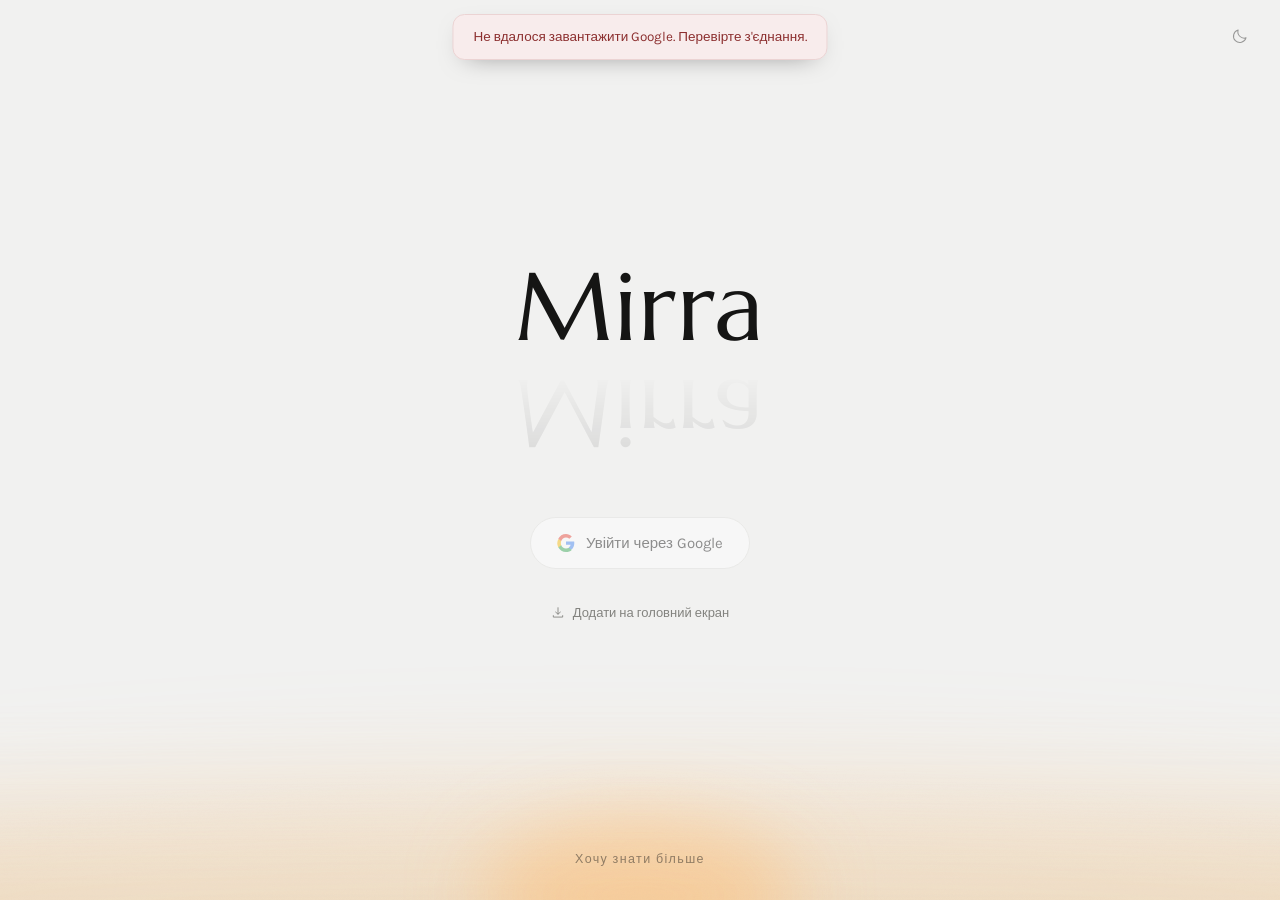
==== index.html @ ffc0fc6e "Changed placeholders for easier work" ====
<!DOCTYPE html>
<html lang="uk" data-theme="light">
<head>
  <meta charset="utf-8">
  <meta name="viewport" content="width=device-width,initial-scale=1,viewport-fit=cover">
  <meta name="description" content="Mirra — зручний перегляд і редагування таблиці клієнтів із Google Диска.">
  <title>Mirra</title>
  <meta name="google-site-verification" content="uH2J-4VKAcDiEE0kQZOL1gIQak6KUfDMboTMo9XYfxI">

  <!-- Applied before the first paint. ThemeManager arrives with the
       modules, which is one paint too late: coming back from another
       page in the dark theme, that gap is a flash of white. -->
  <script>
    (function () {
      try {
        var t = localStorage.getItem("mirra:theme");
        if (!t) t = matchMedia("(prefers-color-scheme: dark)").matches ? "dark" : "light";
        document.documentElement.dataset.theme = t;
      } catch (e) {
        document.documentElement.dataset.theme = "light";
      }
    })();
  </script>
  <link rel="icon" href="assets/logo-120.png">


  <!-- Everything a browser needs before it will offer to install. -->
  <link rel="manifest" href="manifest.webmanifest">
  <link rel="apple-touch-icon" href="assets/apple-touch-icon.png">

  <!-- Paints the system bars to match, so an installed app has no
       stripe of the wrong colour at the top. -->
  <meta name="theme-color" content="#F1F1F0" media="(prefers-color-scheme: light)">
  <meta name="theme-color" content="#121212" media="(prefers-color-scheme: dark)">

  <!-- Superseded by the manifest, and still what older iOS reads. -->
  <meta name="mobile-web-app-capable" content="yes">
  <meta name="apple-mobile-web-app-capable" content="yes">
  <meta name="apple-mobile-web-app-title" content="Mirra">
  <meta name="apple-mobile-web-app-status-bar-style" content="default">

  <link rel="preconnect" href="https://fonts.googleapis.com">
  <link rel="preconnect" href="https://fonts.gstatic.com" crossorigin>
  <link href="https://fonts.googleapis.com/css2?family=Marcellus&family=Karla:wght@300;400;500&display=swap" rel="stylesheet">

  <link rel="stylesheet" href="css/tokens.css">
  <link rel="stylesheet" href="css/base.css">
  <link rel="stylesheet" href="css/layout.css">
  <link rel="stylesheet" href="css/components.css">
  <link rel="stylesheet" href="css/chooser.css">
  <link rel="stylesheet" href="css/hub.css">
  <link rel="stylesheet" href="css/clients.css">
  <link rel="stylesheet" href="css/client.css">
  <link rel="stylesheet" href="css/form.css">
  <link rel="stylesheet" href="css/dialog.css">
  <link rel="stylesheet" href="css/install.css">
</head>
<body>

<!-- Transient messages: errors, refusals, network problems -->
<div class="notice" data-notice role="status" aria-live="polite" hidden></div>

<!-- Asks before anything irreversible. Part of the shell rather than a
     template: it belongs to no single screen and must be ready the
     moment it is needed. -->
<!-- Adding Mirra to a device. One sheet, two faces: a button where the
     browser will do it, the steps where they must be followed by hand. -->
<dialog class="install-sheet" data-install-sheet aria-labelledby="install-title">
  <div class="install-panel">
    <h2 class="install-title" id="install-title" data-install-title>Mirra як застосунок</h2>
    <p class="install-lead">Відкриватиметься з головного екрана — без адресного рядка й вкладок.</p>

    <!-- Only reached where the browser has no install dialog of its
         own. Steps are filled in from the platform, since they differ
         on every one and only one set is ever true. -->
    <div data-install-steps></div>

    <div class="install-actions">
      <button class="install-never" type="button" data-install-never>Не пропонувати тут</button>
      <button class="install-close" type="button" data-install-close>Закрити</button>
    </div>
  </div>
</dialog>

<dialog class="confirm" data-confirm aria-labelledby="confirm-title">
  <div class="confirm-panel">
    <h2 class="confirm-title" id="confirm-title" data-confirm-title></h2>
    <p class="confirm-message" data-confirm-message hidden></p>
    <p class="confirm-note" data-confirm-note hidden></p>
    <div class="confirm-actions">
      <button class="confirm-cancel" type="button" data-confirm-no>Скасувати</button>
      <button class="confirm-yes" type="button" data-confirm-yes>Так</button>
    </div>
  </div>
</dialog>

<!-- ==================================================================
     VIEW · LANDING
     ================================================================== -->
<div class="view stage is-visible" data-view="landing" data-stage>
  <div class="rail">

    <!-- screen 1 — cover -->
    <section class="screen main" data-screen="main" aria-label="Головна">

      <div class="top">
        <button class="theme" type="button" data-theme-toggle aria-label="Змінити тему">
          <svg viewBox="0 0 24 24" aria-hidden="true">
            <path class="moon" d="M20 14.5A8.5 8.5 0 0 1 9.5 4a8.5 8.5 0 1 0 10.5 10.5z"/>
            <g class="sun">
              <circle cx="12" cy="12" r="4"/>
              <path d="M12 2v2M12 20v2M2 12h2M20 12h2M5 5l1.5 1.5M17.5 17.5L19 19M19 5l-1.5 1.5M6.5 17.5L5 19"/>
            </g>
          </svg>
        </button>
      </div>

      <div class="core">
        <h1 class="name">Mirra</h1>
        <div class="mirror" aria-hidden="true">Mirra</div>

        <button class="g" type="button" data-signin>
          <span class="g-icon" aria-hidden="true">
            <svg viewBox="0 0 24 24">
              <path fill="#4285F4" d="M23.06 12.25c0-.78-.07-1.53-.2-2.25H12v4.26h6.19a5.29 5.29 0 0 1-2.3 3.47v2.88h3.72c2.17-2 3.45-4.94 3.45-8.36z"/>
              <path fill="#34A853" d="M12 24c3.12 0 5.73-1.04 7.64-2.81l-3.72-2.88c-1.03.69-2.35 1.1-3.92 1.1-3.01 0-5.56-2.03-6.47-4.76H1.68v2.98A11.99 11.99 0 0 0 12 24z"/>
              <path fill="#FBBC05" d="M5.53 14.65a7.2 7.2 0 0 1 0-4.6V7.07H1.68a12 12 0 0 0 0 10.77l3.85-2.99z"/>
              <path fill="#EA4335" d="M12 4.75c1.7 0 3.22.58 4.42 1.72l3.3-3.3C17.73 1.2 15.12 0 12 0 7.4 0 3.42 2.64 1.68 6.49l3.85 2.98C6.44 6.78 8.99 4.75 12 4.75z"/>
            </svg>
          </span>
          <span class="spinner" aria-hidden="true"></span>
          <span data-signin-label>Увійти через Google</span>
        </button>

        <button class="install-line" type="button" data-install hidden>
          <svg viewBox="0 0 24 24" aria-hidden="true">
            <path d="M12 3v11M8 10.5l4 3.5 4-3.5"/>
            <path d="M4 16.5v2.5h16v-2.5"/>
          </svg>
          Додати на головний екран
        </button>
      </div>

      <div class="aurora" aria-hidden="true">
        <div class="deep"></div>
        <div class="wide"></div>
        <div class="hot"></div>
      </div>

      <div class="foot">
        <button class="more" type="button" data-reveal-open aria-expanded="false" aria-controls="about">
          Хочу знати більше
        </button>
      </div>

    </section>

    <!-- screen 2 — explanation on craft paper -->
    <section class="screen paper" id="about" data-screen="panel" aria-label="Як це працює">
      <div class="sheet">

        <div class="head">
          <button class="ok" type="button" data-reveal-close>Зрозуміло</button>
        </div>

        <div class="body">
          <div class="in">
            <h2>Що це таке</h2>

            <p class="pitch">Ваші записи про клієнтів живуть у зошиті, у нотатках телефона або в таблиці, яку незручно відкривати на ходу?</p>

            <p class="pitch">Mirra показує їх зручно — з якого б пристрою ви не зайшли. Записи при цьому залишаються у вашій Google Таблиці.</p>

            <a class="paper-cta" href="about.html">Навіщо вам Mirra</a>
          </div>
        </div>

      </div>
    </section>

  </div>
</div>

<!-- Every other screen is fetched from views/ at startup. The cover
     stays inline so the first paint never waits on a request. -->
<div data-views></div>

<script type="module" src="js/App.js"></script>
</body>
</html>
---- css/tokens.css ----
/* ============================================================
   tokens.css — single source of colours and tuning numbers.
   Variables only. Edit the palette here and nowhere else.
   ============================================================ */

:root{
  /* aurora geometry, shared by both themes */
  --aurora-h: 24vh;
  --aurora-blur-wide: 52px;
  --aurora-blur-hot: 38px;

  /* timings */
  --t-reveal: 1s;
  --t-theme: .45s;
  --t-view: .5s;
  --ease-reveal: cubic-bezier(.62,.02,.2,1);
}

/* ---------------- LIGHT ---------------- */
[data-theme="light"]{
  --bg:        #F1F1F0;
  --bg-deep:   #EAE4D8;
  --ink:       #151514;
  --soft:      #83837F;
  --line:      #E0E0DD;
  --faint:     #A3A29D;
  --btn:       #FFFFFF;
  --surface:   #FFFFFF;

  /* aurora — warm incandescent light, roughly 2700K */
  --glow:      255,186,108;
  --glow-a:    .46;   /* bright pool under the caption */
  --glow-b:    .2;    /* diffuse spill */
  --deep-a:    .85;   /* bottom shading; gold needs something to sit on */

  /* craft paper */
  --paper-1:    #C7AD87;
  --paper-2:    #BCA079;
  --paper-ink:  #382C1D;
  --paper-soft: #6E5B41;
  --paper-line: #A98D66;
  --fiber:      255,255,255,.05;
  --noise:      .5;
  --grid:       0;            /* no drafting grid on craft paper */
  --grid-c:     0,0,0,0;

  /* Messages. Three tones, because a red banner saying a spreadsheet
     was created reads as a failure — and once every message looks like
     an error, none of them get read. */
  --note:       #3D3D3A;
  --note-bg:    #EDEDEA;
  --note-line:  #DFDFDA;

  --ok:         #2F5D45;
  --ok-bg:      #E9F1EC;
  --ok-line:    #CBDFD3;

  --alert:      #8C2F2F;
  --alert-bg:   #F8ECEC;
  --alert-line: #EBD3D3;

  /* Destructive actions. Muted on purpose: red here has to say "this
     one is different" without turning the corner of a card into a
     warning sign. */
  --danger:      #A85A5A;
  --danger-line: #DEC4C4;
  --danger-bg:   #F5EAEA;
}

/* ---------------- DARK ---------------- */
[data-theme="dark"]{
  --bg:        #121212;
  --bg-deep:   #090909;
  --ink:       #F0F0EE;
  --soft:      #7E7E7A;
  --line:      #212120;
  --faint:     #5E5E5A;
  --btn:       #1A1A19;
  --surface:   #191918;

  /* aurora — plain white */
  --glow:      255,255,255;
  --glow-a:    .17;
  --glow-b:    .075;
  --deep-a:    0;     /* on near-black it adds nothing and bands */

  /* blueprint — dark drafting paper */
  --paper-1:    #15293C;
  --paper-2:    #0F1F2E;
  --paper-ink:  #DBE7F3;
  --paper-soft: #8DA6BD;
  --paper-line: #2B4560;
  --fiber:      190,220,255,.035;
  --noise:      .28;
  --grid:       .055;
  --grid-c:     206,228,250,.8;

  --note:       #DCDCD8;
  --note-bg:    #232322;
  --note-line:  #33332F;

  --ok:         #9FCBB2;
  --ok-bg:      #1A2420;
  --ok-line:    #2C3D34;

  --alert:      #E2A0A0;
  --alert-bg:   #2A1A1A;
  --alert-line: #3D2828;

  --danger:      #C98F8F;
  --danger-line: #4A3535;
  --danger-bg:   #271D1D;
}
---- css/base.css ----
/* ============================================================
   base.css — reset and document-level behaviour.
   ============================================================ */

*{
  box-sizing:border-box;
  -webkit-tap-highlight-color:transparent;
}

html,body{
  margin:0;
  padding:0;
  height:100%;
  overflow:hidden;          /* no scrolling anywhere; transforms only */
  overscroll-behavior:none;
  background:var(--bg);
}

button{
  font-family:inherit;
  cursor:pointer;
  border:none;
  background:none;
  color:inherit;
}

:focus-visible{
  outline:2px solid var(--soft);
  outline-offset:3px;
}

/* an inert subtree must not catch the pointer either */
[inert]{ pointer-events:none; }

[hidden]{ display:none !important; }

@media (prefers-reduced-motion:reduce){
  *{ animation:none !important; }
  .rail{ transition-duration:.01ms !important; }
}
---- css/layout.css ----
/* ============================================================
   layout.css — structural frame.

   Top level holds sibling views; only one is visible at a time.
   Inside the landing view two screens live on a single 200dvh
   rail, and revealing slides the rail by exactly one screen.
   ============================================================ */

/* ---------------- view switching ---------------- */
.view{
  position:fixed;
  inset:0;
  opacity:0;
  visibility:hidden;
  transition:opacity var(--t-view) ease, visibility 0s linear var(--t-view);
}
.view.is-visible{
  opacity:1;
  visibility:visible;
  transition:opacity var(--t-view) ease, visibility 0s;
}

/* ---------------- landing ---------------- */
.stage{
  overflow:hidden;
  background:var(--bg);
}

.rail{
  position:absolute;
  left:0; right:0; top:0;
  height:200dvh;
  transition:transform var(--t-reveal) var(--ease-reveal);
  will-change:transform;
}
.stage.is-open .rail{ transform:translateY(-100dvh); }

.screen{
  position:absolute;
  left:0; right:0;
  height:100vh;
  height:100dvh;
}

/* screen 1 */
.main{
  top:0;
  display:grid;
  grid-template-rows:auto 1fr auto;
  background:var(--bg);
  color:var(--ink);
  transition:background var(--t-theme) ease, color var(--t-theme) ease;
}

.top{
  display:flex;
  justify-content:flex-end;
  align-items:center;
  padding:max(14px,env(safe-area-inset-top)) 18px 0;
  position:relative;
  z-index:3;
}

.core{
  display:flex;
  flex-direction:column;
  align-items:center;
  justify-content:center;
  padding:0 24px;
  text-align:center;
  min-height:0;
  position:relative;
  z-index:3;
}

.foot{
  display:flex;
  justify-content:center;
  padding:0 20px max(18px,env(safe-area-inset-bottom));
  position:relative;
  z-index:3;
}

/* screen 2 */
.paper{ top:100dvh; }

.sheet{
  position:relative;
  z-index:2;
  height:100%;
  display:grid;
  grid-template-rows:auto 1fr;
}

.head{
  display:flex;
  justify-content:center;
  align-items:flex-start;
  padding:max(16px,env(safe-area-inset-top)) 20px 0;
}

.body{
  display:flex;
  align-items:center;
  justify-content:center;
  padding:0 26px max(26px,env(safe-area-inset-bottom));
  min-height:0;
}

.in{
  width:100%;
  max-width:400px;
}
---- css/components.css ----
/* ============================================================
   components.css — self-contained interface pieces.
   ============================================================ */

/* ---------------- wordmark and its reflection ---------------- */
.name,
.mirror{
  font-family:Marcellus,serif;
  font-weight:400;
  font-size:clamp(54px,16.5vw,96px);
  line-height:1;
  letter-spacing:.01em;
}
.name{ margin:0; }
.mirror{
  transform:scaleY(-1);
  opacity:.09;
  margin-top:10px;
  user-select:none;
  -webkit-mask-image:linear-gradient(to top,transparent 7%,#000 90%);
          mask-image:linear-gradient(to top,transparent 7%,#000 90%);
}

/* ---------------- theme toggle ---------------- */
.theme{
  width:44px; height:44px;
  border-radius:99px;
  display:grid;
  place-items:center;
  opacity:.4;
  transition:opacity .25s;
}
.theme:hover,
.theme:focus-visible{ opacity:1; }
.theme svg{
  width:18px; height:18px;
  fill:none;
  stroke:currentColor;
  stroke-width:1.4;
  stroke-linecap:round;
  stroke-linejoin:round;
}
[data-theme="light"] .moon{ display:block; }
[data-theme="light"] .sun { display:none;  }
[data-theme="dark"]  .moon{ display:none;  }
[data-theme="dark"]  .sun { display:block; }

/* ---------------- sign-in button ---------------- */
.g{
  display:inline-flex;
  align-items:center;
  justify-content:center;
  gap:11px;
  min-height:52px;
  padding:0 26px;
  margin-top:56px;
  font-family:Karla,sans-serif;
  font-weight:400;
  font-size:15px;
  white-space:nowrap;
  background:var(--btn);
  border:1px solid var(--line);
  border-radius:99px;
  transition:.2s;
}
.g:hover{ border-color:var(--soft); }
.g[disabled]{ cursor:default; opacity:.45; }
.g-icon{ display:flex; }
.g-icon svg{ width:18px; height:18px; }

/* icon swaps for the spinner while a request is in flight */
.spinner{ display:none; }
.g[data-busy] .g-icon{ display:none; }
.g[data-busy] .spinner{
  display:block;
  width:17px; height:17px;
  border:1.5px solid var(--line);
  border-top-color:var(--soft);
  border-radius:50%;
  animation:spin .7s linear infinite;
}
@keyframes spin{ to{ transform:rotate(360deg) } }

/* ---------------- quiet bottom button ---------------- */
.more{
  font-family:Karla,sans-serif;
  font-size:12.5px;
  letter-spacing:.11em;
  color:var(--ink);
  opacity:.45;
  padding:15px 22px;
  min-height:46px;
  transition:opacity .3s;
}
.more:hover,
.more:focus-visible{ opacity:.85; }

/* ============================================================
   BOTTOM AURORA
   Blurred ellipses rather than radial gradients: a gaussian
   falloff is smoother than any number of colour stops and does
   not band on dark backgrounds.
   ============================================================ */
.aurora{
  position:absolute;
  left:0; right:0; bottom:0;
  height:var(--aurora-h);
  pointer-events:none;
  z-index:1;
  transition:opacity .55s ease;
}
.stage.is-open .aurora{ opacity:0; }

/* bottom shading; only the light theme needs it */
.aurora .deep{
  position:absolute;
  inset:0;
  opacity:var(--deep-a);
  background:linear-gradient(to bottom, rgba(0,0,0,0) 0%, var(--bg-deep) 100%);
  -webkit-mask-image:linear-gradient(to bottom,transparent 0%,
    rgba(0,0,0,.15) 26%,rgba(0,0,0,.42) 48%,rgba(0,0,0,.7) 68%,
    rgba(0,0,0,.88) 84%,#000 100%);
          mask-image:linear-gradient(to bottom,transparent 0%,
    rgba(0,0,0,.15) 26%,rgba(0,0,0,.42) 48%,rgba(0,0,0,.7) 68%,
    rgba(0,0,0,.88) 84%,#000 100%);
}

.aurora .wide{
  position:absolute;
  left:50%; bottom:-16vh;
  transform:translateX(-50%);
  width:170%; height:30vh;
  border-radius:50%;
  background:rgba(var(--glow),var(--glow-b));
  filter:blur(var(--aurora-blur-wide));
  animation:breathe 11s ease-in-out infinite;
}

.aurora .hot{
  position:absolute;
  left:50%; bottom:-8vh;
  transform:translateX(-50%);
  width:min(58vw,320px); height:17vh;
  border-radius:50%;
  background:rgba(var(--glow),var(--glow-a));
  filter:blur(var(--aurora-blur-hot));
  animation:breathe 11s ease-in-out infinite reverse;
}

/* Grain finishes off any residual banding. It is masked to the
   shape of the glow, so it cannot land as a rectangle. Delete
   this block if it ever gets in the way. */
.aurora::after{
  content:"";
  position:absolute;
  inset:0;
  pointer-events:none;
  opacity:.03;
  background-image:url("data:image/svg+xml,%3Csvg xmlns='http://www.w3.org/2000/svg' width='150' height='150'%3E%3Cfilter id='d'%3E%3CfeTurbulence type='fractalNoise' baseFrequency='.9' numOctaves='2'/%3E%3C/filter%3E%3Crect width='100%25' height='100%25' filter='url(%23d)'/%3E%3C/svg%3E");
  -webkit-mask-image:radial-gradient(110% 100% at 50% 104%,#000 0%,rgba(0,0,0,.4) 46%,transparent 82%);
          mask-image:radial-gradient(110% 100% at 50% 104%,#000 0%,rgba(0,0,0,.4) 46%,transparent 82%);
}

@keyframes breathe{ 0%,100%{opacity:.82} 50%{opacity:1} }

/* ============================================================
   CRAFT PAPER / BLUEPRINT
   ============================================================ */
.paper{
  color:var(--paper-ink);
  background-color:var(--paper-1);
  background-image:
    repeating-linear-gradient(97deg,rgba(var(--fiber)) 0 1px,transparent 1px 6px),
    linear-gradient(168deg,var(--paper-1) 0%,var(--paper-2) 100%);
  transition:background-color var(--t-theme) ease, color var(--t-theme) ease;
}

/* paper tooth */
.paper::before{
  content:"";
  position:absolute;
  inset:0;
  pointer-events:none;
  opacity:var(--noise);
  mix-blend-mode:multiply;
  background-image:url("data:image/svg+xml,%3Csvg xmlns='http://www.w3.org/2000/svg' width='180' height='180'%3E%3Cfilter id='n'%3E%3CfeTurbulence type='fractalNoise' baseFrequency='.9' numOctaves='4'/%3E%3C/filter%3E%3Crect width='100%25' height='100%25' filter='url(%23n)' opacity='.5'/%3E%3C/svg%3E");
}

/* drafting grid; --grid switches it on in the dark theme only */
.paper::after{
  content:"";
  position:absolute;
  inset:0;
  pointer-events:none;
  opacity:var(--grid);
  background-image:
    repeating-linear-gradient(to right, rgba(var(--grid-c)) 0 1px,transparent 1px 27px),
    repeating-linear-gradient(to bottom,rgba(var(--grid-c)) 0 1px,transparent 1px 27px);
}

/* ---------------- paper contents ---------------- */
.ok{
  font-family:Karla,sans-serif;
  font-size:12.5px;
  letter-spacing:.11em;
  color:var(--paper-ink);
  border:1px solid var(--paper-line);
  border-radius:99px;
  padding:0 24px;
  min-height:44px;
  opacity:.6;
  transition:opacity .25s, background .25s;
}
.ok:hover,
.ok:focus-visible{ opacity:1; background:rgba(var(--grid-c)); }
[data-theme="light"] .ok:hover{ background:rgba(255,255,255,.28); }

.in h2{
  font-family:Marcellus,serif;
  font-weight:400;
  font-size:clamp(24px,6.4vw,30px);
  letter-spacing:.01em;
  margin:0 0 26px;
}

/* Body copy on the paper. Larger and calmer than the old numbered
   steps: this panel now makes one point rather than listing three. */
.pitch{
  font-family:Karla,sans-serif;
  font-weight:300;
  font-size:clamp(14.5px,4vw,16.5px);
  line-height:1.62;
  margin:0 0 16px;
}

/* Same shape as the Google button on the cover, in the paper's colours.
   Consistency matters more than novelty here: every button that moves
   you forward in Mirra looks like this one. */
.paper-cta{
  display:inline-flex;
  align-items:center;
  justify-content:center;
  min-height:52px;
  margin-top:14px;
  padding:0 26px;
  border:1px solid var(--paper-line);
  border-radius:99px;
  font-family:Karla,sans-serif;
  font-weight:400;
  font-size:15px;
  color:var(--paper-ink);
  text-decoration:none;
  transition:background .2s, border-color .2s;
}
.paper-cta:hover,
.paper-cta:focus-visible{ background:rgba(var(--grid-c)); }
[data-theme="light"] .paper-cta:hover{ background:rgba(255,255,255,.3); }

/* ---------------- narrow screens ---------------- */
@media(max-width:400px){
  .g{ font-size:14.5px; padding:0 21px; margin-top:46px; }
}

/* ============================================================
   LOADING — the pause between signing in and the folder being ready
   ============================================================ */
.loading{
  display:grid;
  place-items:center;
  background:var(--bg);
  color:var(--ink);
  padding:0 24px;
  transition:background var(--t-theme) ease, color var(--t-theme) ease;
}
.loading-inner{ text-align:center; }
.loading .name,
.loading .mirror{ font-size:clamp(40px,12vw,68px); }
.loading-note{
  font-family:Karla,sans-serif;
  font-weight:300;
  font-size:13px;
  letter-spacing:.14em;
  color:var(--soft);
  margin:30px 0 0;
  animation:pulse 1.8s ease-in-out infinite;
}
@keyframes pulse{ 0%,100%{opacity:.45} 50%{opacity:1} }


/* ============================================================
   BACK
   The same control on every screen but the hub, in the same corner,
   with the same words. Testing found "← Клієнти" read as a caption
   rather than a control: it named where you were, not what pressing
   it would do.

   Raised off the background rather than outlined into it. A border
   alone is what the rest of the interface uses for surfaces that are
   not pressable, so the shadow is doing the work of saying otherwise.
   ============================================================ */
.back{
  display:inline-flex;
  align-items:center;
  gap:7px;
  min-height:44px;
  padding:0 18px 0 14px;
  font-family:Karla,sans-serif;
  font-weight:400;
  font-size:14.5px;
  color:var(--ink);
  background:var(--surface);
  border:1px solid var(--line);
  border-radius:99px;
  box-shadow:0 1px 2px rgba(0,0,0,.05), 0 4px 12px -6px rgba(0,0,0,.12);
  cursor:pointer;
  transition:border-color .2s, box-shadow .2s, transform .12s;
}
.back:hover{
  border-color:var(--soft);
  box-shadow:0 1px 2px rgba(0,0,0,.06), 0 6px 16px -6px rgba(0,0,0,.18);
}
.back:active{ transform:scale(.97); }

.back svg{
  width:16px;
  height:16px;
  flex:none;
  fill:none;
  stroke:currentColor;
  stroke-width:1.6;
  stroke-linecap:round;
  stroke-linejoin:round;
}

/* Dark surfaces swallow a shadow, so the edge carries it there. */
[data-theme="dark"] .back{
  box-shadow:none;
  border-color:#31312F;
}
[data-theme="dark"] .back:hover{ border-color:var(--soft); }

/* ============================================================
   NOTICE — one transient message pinned to the top

   Three tones. Red is reserved for things that went wrong; a banner
   confirming a spreadsheet was created has no business looking like a
   warning, and once every message looks alarming none of them are read.
   ============================================================ */
.notice{
  position:fixed;
  top:max(14px,env(safe-area-inset-top));
  left:50%;
  transform:translateX(-50%);
  z-index:100;
  max-width:min(88vw,440px);
  padding:12px 20px;
  border-radius:12px;
  font-family:Karla,sans-serif;
  font-weight:400;
  font-size:13.5px;
  line-height:1.45;
  text-align:center;
  box-shadow:0 8px 26px -14px rgba(0,0,0,.5);

  /* Neutral unless told otherwise, so a missing tone is quiet rather
     than alarming. */
  color:var(--note);
  background:var(--note-bg);
  border:1px solid var(--note-line);
}

.notice[data-tone="success"]{
  color:var(--ok);
  background:var(--ok-bg);
  border-color:var(--ok-line);
}

.notice[data-tone="alert"]{
  color:var(--alert);
  background:var(--alert-bg);
  border-color:var(--alert-line);
}
---- css/chooser.css ----
/* ============================================================
   chooser.css — the fork between opening and creating.

   Two routes of equal weight, so neither is styled as the
   obvious one: same card, same size, separated by a divider
   rather than by hierarchy.
   ============================================================ */

.chooser{
  display:grid;
  grid-template-rows:auto 1fr auto;
  background:var(--bg);
  color:var(--ink);
  transition:background var(--t-theme) ease, color var(--t-theme) ease;
}

/* Back on the left, theme on the right — the same corners as every
   other screen. Where the way out lives is the one thing an interface
   may not move around: people reach for it without looking. */
.ch-top{
  display:flex;
  align-items:center;
  justify-content:space-between;
  padding:max(14px,env(safe-area-inset-top)) 18px 0;
}

.ch-body{
  display:flex;
  align-items:center;
  justify-content:center;
  padding:0 24px;
  min-height:0;
}

.ch-inner{
  width:100%;
  max-width:380px;
}

.ch-title{
  font-family:Marcellus,serif;
  font-weight:400;
  font-size:clamp(24px,6.6vw,32px);
  letter-spacing:.01em;
  text-align:center;
  margin:0 0 30px;
}

/* ---------------- action card ---------------- */
/* Rounded hard, and one of them filled.
   Testing found that a card with the same border as everything else
   around it does not read as pressable to someone whose experience of
   software is mostly social apps — where anything you tap is a pill or
   a filled block. The shape is doing the explaining. */
.action{
  position:relative;
  display:block;
  width:100%;
  text-align:left;
  padding:18px 24px;
  border:1px solid var(--line);
  border-radius:22px;
  background:var(--surface);
  cursor:pointer;
  transition:border-color .2s, background .2s, transform .12s;
}
.action:hover{ border-color:var(--soft); }
.action:active{ transform:scale(.985); }
.action[disabled]{ cursor:default; opacity:.5; }

/* The primary route is filled: with two options of equal weight people
   hesitate, and opening a sheet they already have is the commoner
   errand of the two. */
.action-open{
  background:var(--ink);
  border-color:var(--ink);
}
.action-open .action-name{ color:var(--surface); }
.action-open .action-hint{ color:var(--surface); opacity:.62; }
.action-open:hover{ opacity:.9; border-color:var(--ink); }

.action-create{ border-width:1.5px; }
.action-create:hover{ background:var(--bg); }

.action-name{
  display:block;
  font-family:Karla,sans-serif;
  font-weight:500;
  font-size:15px;
  color:var(--ink);
}
.action-hint{
  display:block;
  font-family:Karla,sans-serif;
  font-weight:300;
  font-size:12.5px;
  line-height:1.45;
  color:var(--soft);
  margin-top:3px;
}

/* the spinner replaces nothing; it sits in the corner while busy */
.action .spinner{ display:none; }
.action[data-busy] .spinner{
  display:block;
  position:absolute;
  top:50%; right:18px;
  margin-top:-8px;
  width:16px; height:16px;
  border:1.5px solid var(--line);
  border-top-color:var(--soft);
  border-radius:50%;
  animation:spin .7s linear infinite;
}

/* ---------------- divider ---------------- */
.ch-or{
  display:flex;
  align-items:center;
  gap:14px;
  margin:22px 0;
  color:var(--soft);
}
.ch-or::before,
.ch-or::after{
  content:"";
  flex:1;
  height:1px;
  background:var(--line);
}
.ch-or span{
  font-family:Karla,sans-serif;
  font-weight:300;
  font-size:12px;
  letter-spacing:.14em;
  text-transform:uppercase;
  opacity:.8;
}


/* Groups the name field with the button that uses it, so the pair
   reads as one action rather than two unrelated controls. */
.ch-new{ margin-top:2px; }

/* ---------------- name field ---------------- */
.field{ display:block; margin-bottom:14px; }

.field-label{
  display:block;
  font-family:Karla,sans-serif;
  font-weight:300;
  font-size:11.5px;
  letter-spacing:.16em;
  text-transform:uppercase;
  color:var(--soft);
  margin-bottom:8px;
  padding-left:2px;
}

.field-input{
  width:100%;
  min-height:48px;
  padding:0 16px;
  font-family:Karla,sans-serif;
  font-weight:400;
  font-size:15px;          /* below 16px iOS zooms the page on focus */
  color:var(--ink);
  background:var(--surface);
  border:1px solid var(--line);
  border-radius:10px;
  transition:border-color .2s;
}
.field-input:hover{ border-color:var(--soft); }
.field-input:focus{ outline:none; border-color:var(--ink); }
.field-input:focus-visible{ outline:2px solid var(--soft); outline-offset:2px; }
.field-input::placeholder{ color:var(--faint); }

/* An empty field looks the same as a field nobody has reached yet, so
   the one waiting for input says so — a ring rather than a colour,
   since colour alone is invisible to some readers. */
.field-input:focus{
  box-shadow:0 0 0 3px rgba(128,128,128,.12);
}

/* ---------------- error ---------------- */
.field-input.is-invalid{
  border-color:var(--danger);
  background:var(--danger-bg);
}
.field-input.is-invalid:focus{
  box-shadow:0 0 0 3px rgba(168,90,90,.16);
}

.field-error{
  display:block;
  margin:7px 0 0;
  padding-left:2px;
  font-family:Karla,sans-serif;
  font-weight:300;
  font-size:12.5px;
  color:var(--danger);
}

/* ---------------- bottom bar ---------------- */
.ch-foot{
  display:flex;
  justify-content:center;
  padding:0 20px max(18px,env(safe-area-inset-bottom));
}
---- css/hub.css ----
/* ============================================================
   hub.css — the home screen.

   Sections that are not built yet stay visible and disabled rather
   than hidden. Someone who is not comfortable with technology needs
   the shape of the app to hold still: a menu that grows item by item
   has to be relearned each time, while a menu where things light up
   only ever needs learning once.
   ============================================================ */

.hub{
  display:grid;
  grid-template-rows:auto 1fr auto;
  background:var(--bg);
  color:var(--ink);
  transition:background var(--t-theme) ease, color var(--t-theme) ease;
}

.hub-top{
  display:flex;
  align-items:center;
  justify-content:space-between;
  padding:max(14px,env(safe-area-inset-top)) 18px 0;
}

.hub-body{
  display:flex;
  align-items:center;
  justify-content:center;
  padding:0 24px;
  min-height:0;
}

.hub-inner{
  width:100%;
  max-width:380px;
}

.hub-title{
  font-family:Marcellus,serif;
  font-weight:400;
  font-size:clamp(24px,6.6vw,32px);
  letter-spacing:.01em;
  text-align:center;
  margin:0 0 28px;
}

/* ---------------- sections ---------------- */
.tiles{
  display:flex;
  flex-direction:column;
  gap:10px;
}

.tile{
  display:flex;
  align-items:center;
  justify-content:space-between;
  gap:14px;
  width:100%;
  min-height:72px;
  padding:0 22px;
  text-align:left;
  border:1px solid var(--line);
  border-radius:14px;
  background:var(--surface);
  cursor:pointer;
  transition:border-color .2s, transform .12s;
}
.tile:hover:not([disabled]){ border-color:var(--soft); }
.tile:active:not([disabled]){ transform:scale(.994); }

.tile-name{
  font-family:Karla,sans-serif;
  font-weight:500;
  font-size:17px;
  color:var(--ink);
}

.tile-hint{
  font-family:Karla,sans-serif;
  font-weight:300;
  font-size:13px;
  color:var(--soft);
  text-align:right;
}

/* Not greyed into invisibility: the label carries the meaning, so the
   section reads as planned rather than broken. */
.tile[disabled]{
  cursor:default;
  background:transparent;
  border-style:dashed;
}
.tile[disabled] .tile-name{ color:var(--soft); }

.tile-soon{
  font-family:Karla,sans-serif;
  font-weight:300;
  font-size:11.5px;
  letter-spacing:.14em;
  text-transform:uppercase;
  color:var(--soft);
  opacity:.75;
  border:1px solid var(--line);
  border-radius:99px;
  padding:5px 11px;
  white-space:nowrap;
}

/* ---------------- clients and its table switch ---------------- */

/* The two share a row, so the row weighs the same as each section
   below it. */
.tile-row{
  display:flex;
  align-items:stretch;
  gap:10px;
}
.tile-row .tile{
  flex:1 1 auto;
  min-width:0;
  min-height:86px;
}

/* Solid border and a filled surface, exactly like Клієнти.
   An earlier version used a dashed outline to keep the two apart, but
   dashed already means "not yet" everywhere else on this screen — so
   the one working button on the row looked like the disabled ones.
   Shape does the separating instead: square against a wide rectangle
   is difference enough. */
.tile-square{
  flex:0 0 auto;
  width:86px;
  min-height:86px;
  display:flex;
  flex-direction:column;
  align-items:center;
  justify-content:center;
  gap:6px;
  padding:0 6px;
  background:var(--surface);
  border:1px solid var(--line);
  border-radius:14px;
  cursor:pointer;
  transition:border-color .2s, transform .12s;
}
.tile-square:hover{ border-color:var(--soft); }
.tile-square:active{ transform:scale(.97); }

.tile-square svg{
  width:21px;
  height:21px;
  fill:none;
  stroke:var(--ink);
  stroke-width:1.4;
  stroke-linecap:round;
  stroke-linejoin:round;
}

/* Set in the same ink as Клієнти, only smaller. Grey lettering is the
   other thing that reads as unavailable here. */
.tile-square span{
  font-family:Karla,sans-serif;
  font-weight:400;
  font-size:11px;
  line-height:1.25;
  letter-spacing:.01em;
  color:var(--ink);
  text-align:center;
}

/* ---------------- note ---------------- */
.hub-note{
  font-family:Karla,sans-serif;
  font-weight:300;
  font-size:13px;
  line-height:1.55;
  color:var(--soft);
  text-align:center;
  margin:28px 0 0;
}

.hub-foot{
  display:flex;
  justify-content:center;
  padding:0 20px max(18px,env(safe-area-inset-bottom));
}

@media(max-width:400px){
  .tile{ min-height:66px; padding:0 18px; }
  .tile-name{ font-size:16px; }
  .tile-square{ width:78px; min-height:78px; }
  .tile-row .tile{ min-height:78px; }
}
---- css/clients.css ----
/* ============================================================
   clients.css — the client list.

   Names on hairlines, grouped by letter. The chevron on each row is
   not decoration: for someone who does not use apps much, "this line
   is a button" has to be visible, not inferred.
   ============================================================ */

.clients{
  display:grid;
  grid-template-rows:auto 1fr auto;
  background:var(--bg);
  color:var(--ink);
  transition:background var(--t-theme) ease, color var(--t-theme) ease;
}

.cl-top{
  display:flex;
  align-items:center;
  justify-content:space-between;
  padding:max(14px,env(safe-area-inset-top)) 18px 0;
}

/* The only scrolling surface in the app. Everything else is fixed. */
.cl-body{
  overflow-y:auto;
  -webkit-overflow-scrolling:touch;
  overscroll-behavior:contain;
  padding:0 20px;
  min-height:0;
}

.cl-inner{
  max-width:520px;
  margin:0 auto;
  padding-bottom:28px;
}

.cl-title{
  font-family:Marcellus,serif;
  font-weight:400;
  font-size:clamp(27px,7.2vw,38px);
  line-height:1.12;
  letter-spacing:.01em;
  margin:6px 0 4px;
  overflow-wrap:anywhere;
}

.cl-count{
  font-family:Karla,sans-serif;
  font-weight:300;
  font-size:13.5px;
  color:var(--soft);
  margin:0;
  min-height:20px;
}

/* ---------------- add ---------------- */
.cl-add{
  display:inline-flex;
  align-items:center;
  justify-content:center;
  gap:8px;
  min-height:48px;
  padding:0 22px;
  margin:22px 0 6px;
  font-family:Karla,sans-serif;
  font-weight:400;
  font-size:15px;
  color:var(--ink);
  background:var(--surface);
  border:1px solid var(--line);
  border-radius:99px;
  transition:border-color .2s;
}
.cl-add:hover{ border-color:var(--soft); }

/* ---------------- alphabet ---------------- */
.cl-letter{
  position:sticky;
  /* Below the tools, which are 68px tall — a letter sliding over the
     search field would cover the thing being typed into. */
  top:68px;
  z-index:1;
  background:var(--bg);
  font-family:Karla,sans-serif;
  font-weight:300;
  font-size:11.5px;
  letter-spacing:.2em;
  color:var(--faint,var(--soft));
  padding:18px 2px 7px;
}

/* ---------------- rows ---------------- */
.cl-rows{
  list-style:none;
  margin:0;
  padding:0;
}
.cl-rows li{ border-bottom:1px solid var(--line); }

.cl-row{
  display:flex;
  align-items:center;
  justify-content:space-between;
  gap:12px;
  width:100%;
  min-height:58px;
  padding:16px 2px;
  text-align:left;
  font-family:Karla,sans-serif;
  font-weight:400;
  font-size:17px;
  color:var(--ink);
  background:none;
  border:none;
  cursor:pointer;
  transition:color .16s;
}
.cl-row::after{
  content:"";
  width:7px;
  height:7px;
  flex:none;
  border-right:1.4px solid var(--soft);
  border-bottom:1.4px solid var(--soft);
  transform:rotate(-45deg);
  opacity:.55;
  transition:transform .18s, opacity .18s;
}
.cl-row:hover::after,
.cl-row:focus-visible::after{
  transform:rotate(-45deg) translate(2px,-2px);
  opacity:1;
}

.cl-empty{
  font-family:Karla,sans-serif;
  font-weight:300;
  font-size:15px;
  line-height:1.6;
  color:var(--soft);
  text-align:center;
  margin:44px 0 0;
}

/* ---------------- bottom bar ---------------- */
.cl-foot{
  display:flex;
  justify-content:center;
  gap:8px;
  padding:0 20px max(18px,env(safe-area-inset-bottom));
}

@media(max-width:400px){
  .cl-row{ font-size:16px; min-height:54px; }
}

/* ---------------- tools row ---------------- */
/* Pinned to the top of the scroll container.
   The negative margin lets its background reach the padding edges, so
   rows pass behind it rather than beside it. */
.cl-tools{
  position:sticky;
  top:0;
  z-index:2;
  display:flex;
  align-items:center;
  gap:9px;
  margin:22px -20px 6px;
  padding:10px 20px;
  background:var(--bg);
}

/* Fades the rows out as they reach the search rather than letting them
   stop dead against it. */
.cl-tools::after{
  content:"";
  position:absolute;
  left:0;
  right:0;
  top:100%;
  height:14px;
  pointer-events:none;
  background:linear-gradient(to bottom,var(--bg),transparent);
}

.cl-search{
  position:relative;
  flex:1 1 auto;
  min-width:0;
  display:flex;
  align-items:center;
}

.cl-search-icon{
  position:absolute;
  left:14px;
  width:16px;
  height:16px;
  pointer-events:none;
  fill:none;
  stroke:var(--soft);
  stroke-width:1.5;
  stroke-linecap:round;
  opacity:.75;
}

.cl-search-input{
  width:100%;
  min-height:48px;
  padding:0 38px 0 38px;
  font-family:Karla,sans-serif;
  font-weight:400;
  font-size:16px;          /* below 16px iOS zooms the page on focus */
  color:var(--ink);
  background:var(--surface);
  border:1px solid var(--line);
  border-radius:99px;
  transition:border-color .2s;
}
.cl-search-input::placeholder{ color:var(--faint); }
.cl-search-input:hover{ border-color:var(--soft); }
.cl-search-input:focus{ outline:none; border-color:var(--ink); }

/* The browser's own clear button sits in a different place on every
   platform and cannot be styled, so it is hidden and replaced. */
.cl-search-input::-webkit-search-cancel-button{ display:none; }

.cl-search-clear{
  position:absolute;
  right:5px;
  width:36px;
  height:36px;
  display:grid;
  place-items:center;
  font-size:20px;
  line-height:1;
  color:var(--faint);
  background:none;
  border:none;
  border-radius:50%;
  cursor:pointer;
  transition:color .18s;
}
.cl-search-clear:hover{ color:var(--ink); }

.cl-add{ flex:none; margin:0; }

/* Stacked where a row would leave the search too narrow to read what
   was typed into it. */
@media(max-width:430px){
  .cl-tools{ flex-direction:column; align-items:stretch; gap:8px; }
  .cl-add{ width:100%; justify-content:center; }

  /* Two rows now, so the letters clear a taller bar. */
  .cl-letter{ top:124px; }
}
---- css/client.css ----
/* ============================================================
   client.css — one person's card.

   Name, phone, two contact blocks. Everything else is folded away:
   the point of the card is the two or three things done a dozen
   times a day, not a complete rendering of the row.
   ============================================================ */

.client{
  display:grid;
  grid-template-rows:auto 1fr auto;
  background:var(--bg);
  color:var(--ink);
  transition:background var(--t-theme) ease, color var(--t-theme) ease;
}

.cd-top{
  display:flex;
  align-items:center;
  justify-content:space-between;
  padding:max(14px,env(safe-area-inset-top)) 18px 0;
}

.cd-body{
  overflow-y:auto;
  -webkit-overflow-scrolling:touch;
  overscroll-behavior:contain;
  padding:0 22px;
  min-height:0;
}

.cd-inner{
  max-width:460px;
  margin:0 auto;
  padding-bottom:30px;
}

/* ---------------- identity ---------------- */
.cd-name{
  font-family:Marcellus,serif;
  font-weight:400;
  font-size:clamp(28px,7.4vw,38px);
  line-height:1.1;
  letter-spacing:.01em;
  text-align:center;
  margin:10px 0 6px;
  overflow-wrap:anywhere;
}

.cd-phone{
  font-family:Karla,sans-serif;
  font-weight:300;
  font-size:15px;
  color:var(--soft);
  text-align:center;
  margin:0 0 26px;
  min-height:22px;
}

/* ---------------- actions ---------------- */
.cd-acts{
  display:flex;
  justify-content:center;
  gap:12px;
  margin-bottom:30px;
}

.cd-act{
  position:relative;
  display:flex;
  flex-direction:column;
  align-items:center;
  gap:8px;
  width:88px;
  padding:15px 0;
  border:1px solid var(--line);
  border-radius:16px;
  background:var(--surface);
  color:var(--ink);
  text-decoration:none;
  cursor:pointer;
  transition:border-color .2s, transform .12s;
}
.cd-act:hover{ border-color:var(--soft); }
.cd-act:active{ transform:scale(.97); }

.cd-act svg{
  width:21px;
  height:21px;
  fill:none;
  stroke:currentColor;
  stroke-width:1.5;
  stroke-linecap:round;
  stroke-linejoin:round;
}
.cd-act span{
  font-family:Karla,sans-serif;
  font-weight:400;
  font-size:12px;
}

/* Dashed and muted: not ready, and saying so without a paragraph of
   explanation. The icon still teaches the shape of the app. */
.cd-act.is-soon,
.cd-act.is-off{
  border-style:dashed;
  background:transparent;
  color:var(--soft);
  cursor:default;
  pointer-events:none;
}
.cd-act.is-soon svg,
.cd-act.is-off svg{ opacity:.65; }
.cd-act.is-soon span,
.cd-act.is-off span{ font-weight:300; }

.cd-act em{
  position:absolute;
  bottom:-19px;
  left:0;
  right:0;
  font-style:normal;
  font-family:Karla,sans-serif;
  font-weight:300;
  font-size:10px;
  letter-spacing:.14em;
  text-transform:uppercase;
  color:var(--faint);
  text-align:center;
}

/* ---------------- folding rows ---------------- */
.cd-line{ border-top:1px solid var(--line); }

.cd-row{
  display:flex;
  align-items:center;
  justify-content:space-between;
  gap:14px;
  width:100%;
  min-height:64px;
  padding:15px 2px;
  text-align:left;
  background:none;
  border:none;
  color:var(--ink);
  cursor:pointer;
}

.cd-row-text{ display:block; }

.cd-label{
  display:block;
  font-family:Karla,sans-serif;
  font-weight:300;
  font-size:11.5px;
  letter-spacing:.15em;
  text-transform:uppercase;
  color:var(--soft);
  margin-bottom:3px;
}

.cd-value{
  display:block;
  font-family:Karla,sans-serif;
  font-weight:400;
  font-size:16px;
}

.cd-chev{
  width:8px;
  height:8px;
  flex:none;
  border-right:1.4px solid var(--soft);
  border-bottom:1.4px solid var(--soft);
  transform:rotate(45deg);
  opacity:.55;
  transition:transform .25s, opacity .25s;
}
.cd-row:hover .cd-chev{ opacity:1; }
[aria-expanded="true"] .cd-chev{ transform:rotate(-135deg); }

/* Height is animated from a measured value: auto is not an animatable
   length, so the panel is measured and set explicitly. */
.cd-fold{
  overflow:hidden;
  transition:height .28s cubic-bezier(.4,0,.2,1);
}
.cd-fold-inner{ padding:0 2px 16px; }

/* ---------------- profile links ---------------- */
.cd-profile{
  display:flex;
  align-items:center;
  justify-content:space-between;
  gap:14px;
  min-height:52px;
  padding:11px 14px;
  margin-bottom:8px;
  border:1px solid var(--line);
  border-radius:12px;
  background:var(--surface);
  font-family:Karla,sans-serif;
  text-decoration:none;
  color:var(--ink);
  transition:border-color .2s;
}
.cd-profile:last-child{ margin-bottom:0; }
.cd-profile:hover{ border-color:var(--soft); }

.cd-profile-net{
  font-weight:300;
  font-size:12.5px;
  color:var(--soft);
  display:block;
  margin-bottom:2px;
}
.cd-profile-handle{
  font-weight:400;
  font-size:15.5px;
  overflow-wrap:anywhere;
}

/* An arrow leaving the box: the row opens something outside Mirra,
   and that is worth saying before the tap rather than after. */
.cd-profile-go{
  width:15px;
  height:15px;
  flex:none;
  fill:none;
  stroke:var(--soft);
  stroke-width:1.6;
  stroke-linecap:round;
  stroke-linejoin:round;
  opacity:.7;
}
.cd-profile:hover .cd-profile-go{ opacity:1; }

/* Entries whose network Mirra does not recognise. Kept visible, since
   the user typed them on purpose, but plainly not a link. */
.cd-profile-plain{
  display:block;
  padding:13px 14px;
  margin-bottom:8px;
  border:1px dashed var(--line);
  border-radius:12px;
  font-family:Karla,sans-serif;
  font-weight:300;
  font-size:15px;
  color:var(--soft);
  overflow-wrap:anywhere;
}

.cd-none{
  font-family:Karla,sans-serif;
  font-weight:300;
  font-size:14.5px;
  color:var(--soft);
  margin:0;
  padding:4px 2px 8px;
}

/* ---------------- extra fields ---------------- */
.cd-extra{ padding-top:6px; }

.cd-field{
  padding:13px 2px;
  border-bottom:1px solid var(--line);
}
.cd-field:last-child{ border-bottom:none; }

.cd-field-label{
  display:block;
  font-family:Karla,sans-serif;
  font-weight:300;
  font-size:11.5px;
  letter-spacing:.14em;
  text-transform:uppercase;
  color:var(--soft);
  margin-bottom:4px;
}
.cd-field-value{
  font-family:Karla,sans-serif;
  font-weight:400;
  font-size:15.5px;
  line-height:1.55;
  overflow-wrap:anywhere;
}

/* ---------------- more ---------------- */
.cd-more{
  display:flex;
  align-items:center;
  justify-content:center;
  gap:9px;
  width:100%;
  min-height:56px;
  padding:16px 2px;
  background:none;
  border:none;
  cursor:pointer;
  font-family:Karla,sans-serif;
  font-weight:400;
  font-size:14.5px;
  color:var(--soft);
  transition:color .2s;
}
.cd-more:hover{ color:var(--ink); }

.cd-arrow{
  display:flex;
  transition:transform .28s cubic-bezier(.4,0,.2,1);
}
.cd-arrow svg{
  width:17px;
  height:17px;
  fill:none;
  stroke:currentColor;
  stroke-width:1.5;
  stroke-linecap:round;
  stroke-linejoin:round;
}
/* Flipping the same arrow rather than swapping in a second one: the
   rotation is what says the panel closes again. */
[aria-expanded="true"] .cd-arrow{ transform:rotate(180deg); }

/* ---------------- bottom bar ---------------- */
.cd-foot{
  display:flex;
  justify-content:center;
  padding:0 20px max(18px,env(safe-area-inset-bottom));
}

@media(max-width:400px){
  .cd-act{ width:80px; padding:13px 0; }
  .cd-row{ min-height:60px; }
}

/* A date reads as one phrase, so it wraps as one and the parts keep
   their spacing when it does. */
.cd-date{
  display:flex;
  flex-wrap:wrap;
  align-items:baseline;
  gap:0 6px;
}
.cd-weekday{
  font-weight:300;
  color:var(--soft);
}
.cd-year{
  font-size:.78em;
  font-weight:300;
  color:var(--faint);
  letter-spacing:.02em;
}
---- css/form.css ----
/* ============================================================
   form.css — adding and editing a client.

   Inputs are deliberately large. This is filled in on a phone, often
   one-handed, sometimes with a client waiting — every field is at
   least 48px tall and 16px in size, because anything smaller means
   iOS zooms the page on focus and the layout jumps.
   ============================================================ */

.form{
  display:grid;
  grid-template-rows:auto 1fr auto;
  background:var(--bg);
  color:var(--ink);
  transition:background var(--t-theme) ease, color var(--t-theme) ease;
}

.fm-top{
  display:flex;
  align-items:center;
  justify-content:space-between;
  padding:max(14px,env(safe-area-inset-top)) 18px 0;
}

.fm-body{
  overflow-y:auto;
  -webkit-overflow-scrolling:touch;
  overscroll-behavior:contain;
  padding:0 22px;
  min-height:0;
}

.fm-inner{
  max-width:460px;
  margin:0 auto;
  padding-bottom:30px;
}

.fm-title{
  font-family:Marcellus,serif;
  font-weight:400;
  font-size:clamp(25px,6.6vw,32px);
  letter-spacing:.01em;
  text-align:center;
  margin:8px 0 28px;
}

/* ---------------- fields ---------------- */
.fm-field{ display:block; margin-bottom:18px; }

.fm-label{
  display:block;
  font-family:Karla,sans-serif;
  font-weight:300;
  font-size:11.5px;
  letter-spacing:.15em;
  text-transform:uppercase;
  color:var(--soft);
  margin-bottom:8px;
  padding-left:2px;
}

.fm-input{
  width:100%;
  min-height:50px;
  padding:0 16px;
  font-family:Karla,sans-serif;
  font-weight:400;
  font-size:16px;          /* below 16px iOS zooms the page on focus */
  color:var(--ink);
  background:var(--surface);
  border:1px solid var(--line);
  border-radius:11px;
  transition:border-color .2s;
}
.fm-input:hover{ border-color:var(--soft); }
.fm-input:focus{ outline:none; border-color:var(--ink); }
.fm-input:focus-visible{ outline:2px solid var(--soft); outline-offset:2px; }
.fm-input::placeholder{ color:var(--faint); }

.fm-area{
  min-height:88px;
  padding:14px 16px;
  line-height:1.55;
  resize:vertical;
}

/* ---------------- network rows ---------------- */
.fm-group{ margin-bottom:20px; }

.fm-entry{
  display:flex;
  align-items:center;
  gap:8px;
  margin-bottom:8px;
}

/* ---------------- dropdown ---------------- */
.sel{
  position:relative;
  flex:0 0 42%;
  min-width:0;
}

.sel-trigger{
  display:flex;
  align-items:center;
  justify-content:space-between;
  gap:8px;
  width:100%;
  min-height:50px;
  padding:0 12px 0 15px;
  font-family:Karla,sans-serif;
  font-weight:400;
  font-size:15px;
  color:var(--ink);
  background:var(--surface);
  border:1px solid var(--line);
  border-radius:11px;
  cursor:pointer;
  transition:border-color .2s;
}
.sel-trigger:hover{ border-color:var(--soft); }
.sel.is-open .sel-trigger{ border-color:var(--ink); }

.sel-label{
  overflow:hidden;
  text-overflow:ellipsis;
  white-space:nowrap;
}

.sel-chev{
  width:16px;
  height:16px;
  flex:none;
  fill:none;
  stroke:var(--soft);
  stroke-width:1.5;
  stroke-linecap:round;
  stroke-linejoin:round;
  transition:transform .22s;
}
.sel.is-open .sel-chev{ transform:rotate(180deg); }

.sel-panel{
  position:absolute;
  top:calc(100% + 6px);
  left:0;
  right:0;
  z-index:20;
  max-height:min(52vh,320px);
  overflow-y:auto;
  overscroll-behavior:contain;
  padding:5px;
  background:var(--surface);
  border:1px solid var(--line);
  border-radius:13px;
  box-shadow:0 14px 34px -16px rgba(0,0,0,.45);
}

.sel-option{
  display:block;
  width:100%;
  min-height:46px;
  padding:12px 13px;
  text-align:left;
  font-family:Karla,sans-serif;
  font-weight:400;
  font-size:15px;
  color:var(--ink);
  background:none;
  border:none;
  border-radius:9px;
  cursor:pointer;
  transition:background .15s;
}
.sel-option:hover,
.sel-option:focus-visible{
  background:var(--bg);
  outline:none;
}

/* The chosen option carries a dot rather than a tick or a fill: it has
   to be findable at a glance without turning the list into a pattern
   of competing marks. */
.sel-option[aria-selected="true"]{
  position:relative;
  padding-right:30px;
  font-weight:500;
}
.sel-option[aria-selected="true"]::after{
  content:"";
  position:absolute;
  top:50%;
  right:13px;
  width:6px;
  height:6px;
  margin-top:-3px;
  border-radius:50%;
  background:var(--ink);
}

.fm-handle{ flex:1 1 auto; min-width:0; }

.fm-remove{
  flex:none;
  width:38px;
  height:38px;
  border:none;
  background:none;
  border-radius:50%;
  font-size:22px;
  line-height:1;
  color:var(--faint);
  cursor:pointer;
  transition:color .2s, background .2s;
}
.fm-remove:hover{ color:var(--ink); background:var(--surface); }

.fm-add{
  display:inline-flex;
  align-items:center;
  min-height:44px;
  padding:0 16px;
  margin-top:2px;
  font-family:Karla,sans-serif;
  font-weight:300;
  font-size:14px;
  color:var(--soft);
  background:none;
  border:1px dashed var(--line);
  border-radius:99px;
  cursor:pointer;
  transition:color .2s, border-color .2s;
}
.fm-add:hover{ color:var(--ink); border-color:var(--soft); }

/* ---------------- save ---------------- */
.fm-foot{
  display:flex;
  justify-content:center;
  padding:14px 20px max(18px,env(safe-area-inset-bottom));
  border-top:1px solid var(--line);
  background:var(--bg);
}

/* Filled and full width: the one thing this screen is for should not
   have to be hunted for among quiet grey text. */
.fm-save{
  display:inline-flex;
  align-items:center;
  justify-content:center;
  gap:10px;
  width:100%;
  max-width:460px;
  min-height:54px;
  padding:0 26px;
  font-family:Karla,sans-serif;
  font-weight:500;
  font-size:16px;
  color:var(--bg);
  background:var(--ink);
  border:none;
  border-radius:99px;
  cursor:pointer;
  transition:opacity .2s;
}
.fm-save:hover{ opacity:.88; }
.fm-save[disabled]{ opacity:.5; cursor:default; }

.fm-save .spinner{ display:none; }
.fm-save[data-busy] .spinner{
  display:block;
  width:17px;
  height:17px;
  border:1.5px solid rgba(128,128,128,.35);
  border-top-color:var(--bg);
  border-radius:50%;
  animation:spin .7s linear infinite;
}

@media(max-width:400px){
  .sel{ flex-basis:38%; }
  .sel-trigger{ font-size:14.5px; padding-left:12px; }
}

/* ============================================================
   CALENDAR
   Same shape as the dropdown, because they sit in the same form
   and are the same kind of thing: a field that opens a choice.
   ============================================================ */
.cal{
  position:relative;
}

.cal-trigger{
  display:flex;
  align-items:center;
  justify-content:space-between;
  gap:10px;
  width:100%;
  min-height:50px;
  padding:0 14px 0 16px;
  font-family:Karla,sans-serif;
  font-weight:400;
  font-size:16px;
  color:var(--ink);
  background:var(--surface);
  border:1px solid var(--line);
  border-radius:11px;
  cursor:pointer;
  transition:border-color .2s;
}
.cal-trigger:hover{ border-color:var(--soft); }
.cal.is-open .cal-trigger{ border-color:var(--ink); }

.cal-label{ overflow:hidden; text-overflow:ellipsis; white-space:nowrap; }
.cal-label.is-empty{ color:var(--faint); }

.cal-icon{
  width:18px;
  height:18px;
  flex:none;
  fill:none;
  stroke:var(--soft);
  stroke-width:1.4;
  stroke-linecap:round;
  stroke-linejoin:round;
}

.cal-panel{
  position:absolute;
  top:calc(100% + 6px);
  left:0;
  z-index:20;
  width:min(320px,86vw);
  padding:14px;
  background:var(--surface);
  border:1px solid var(--line);
  border-radius:14px;
  box-shadow:0 14px 34px -16px rgba(0,0,0,.45);
}

.cal-head{
  display:flex;
  align-items:center;
  justify-content:space-between;
  gap:8px;
  margin-bottom:12px;
}

.cal-caption{
  font-family:Marcellus,serif;
  font-size:16px;
  letter-spacing:.01em;
  text-align:center;
  flex:1;
}

.cal-nav{
  width:36px;
  height:36px;
  flex:none;
  font-size:20px;
  line-height:1;
  color:var(--soft);
  background:none;
  border:none;
  border-radius:50%;
  cursor:pointer;
  transition:color .2s, background .2s;
}
.cal-nav:hover{ color:var(--ink); background:var(--bg); }

.cal-week,
.cal-grid{
  display:grid;
  grid-template-columns:repeat(7,1fr);
  gap:2px;
}

.cal-week{
  margin-bottom:4px;
}
.cal-week span{
  font-family:Karla,sans-serif;
  font-weight:300;
  font-size:11px;
  letter-spacing:.06em;
  color:var(--faint);
  text-align:center;
  padding:4px 0;
}

.cal-day{
  aspect-ratio:1;
  min-height:38px;
  font-family:Karla,sans-serif;
  font-weight:400;
  font-size:14.5px;
  color:var(--ink);
  background:none;
  border:none;
  border-radius:9px;
  cursor:pointer;
  transition:background .15s;
}
.cal-day:hover,
.cal-day:focus-visible{ background:var(--bg); outline:none; }

/* Today is outlined, the choice is filled — one says "you are here",
   the other "this is what you picked", and they must not be confused. */
.cal-day[data-today]{ box-shadow:inset 0 0 0 1px var(--line); }
.cal-day[data-selected]{
  background:var(--ink);
  color:var(--surface);
  font-weight:500;
}
.cal-day[data-selected]:hover{ background:var(--ink); }

.cal-blank{ aspect-ratio:1; }

.cal-foot{
  display:flex;
  justify-content:space-between;
  gap:8px;
  margin-top:10px;
  padding-top:10px;
  border-top:1px solid var(--line);
}

.cal-action{
  min-height:38px;
  padding:0 12px;
  font-family:Karla,sans-serif;
  font-weight:300;
  font-size:13.5px;
  color:var(--soft);
  background:none;
  border:none;
  border-radius:8px;
  cursor:pointer;
  transition:color .2s, background .2s;
}
.cal-action:hover{ color:var(--ink); background:var(--bg); }

/* ============================================================
   DATE PICKER
   The browser has a calendar of its own, and it is set aside for
   the same reason the native select was: its panel cannot be
   styled, so half the control follows Mirra and half follows the
   operating system.
   ============================================================ */
.dp{
  position:relative;
}

.dp-trigger{
  display:flex;
  align-items:center;
  justify-content:space-between;
  gap:10px;
  width:100%;
  min-height:50px;
  padding:0 14px 0 16px;
  font-family:Karla,sans-serif;
  font-weight:400;
  font-size:16px;
  color:var(--ink);
  background:var(--surface);
  border:1px solid var(--line);
  border-radius:11px;
  cursor:pointer;
  transition:border-color .2s;
}
.dp-trigger:hover{ border-color:var(--soft); }
.dp.is-open .dp-trigger{ border-color:var(--ink); }

.dp-label{
  overflow:hidden;
  text-overflow:ellipsis;
  white-space:nowrap;
}
.dp-label.is-empty{ color:var(--faint); }

.dp-icon{
  width:17px;
  height:17px;
  flex:none;
  fill:none;
  stroke:var(--soft);
  stroke-width:1.4;
  stroke-linecap:round;
  stroke-linejoin:round;
}

.dp-panel{
  position:absolute;
  top:calc(100% + 6px);
  left:0;
  z-index:25;
  width:min(320px,calc(100vw - 44px));
  padding:14px;
  background:var(--surface);
  border:1px solid var(--line);
  border-radius:15px;
  box-shadow:0 16px 40px -18px rgba(0,0,0,.5);
}

.dp-head{
  display:flex;
  align-items:center;
  justify-content:space-between;
  gap:8px;
  margin-bottom:10px;
}

.dp-caption{
  font-family:Marcellus,serif;
  font-size:16px;
  letter-spacing:.01em;
  text-align:center;
  flex:1;
}

.dp-nav{
  width:36px;
  height:36px;
  flex:none;
  font-size:20px;
  line-height:1;
  color:var(--soft);
  background:none;
  border:none;
  border-radius:50%;
  cursor:pointer;
  transition:color .18s, background .18s;
}
.dp-nav:hover{ color:var(--ink); background:var(--bg); }

.dp-week,
.dp-grid{
  display:grid;
  grid-template-columns:repeat(7,1fr);
  gap:2px;
}

.dp-week{
  margin-bottom:4px;
}
.dp-week span{
  font-family:Karla,sans-serif;
  font-weight:300;
  font-size:11px;
  letter-spacing:.06em;
  text-transform:uppercase;
  color:var(--faint);
  text-align:center;
  padding:4px 0;
}

.dp-day{
  aspect-ratio:1;
  min-height:38px;
  font-family:Karla,sans-serif;
  font-weight:400;
  font-size:14.5px;
  color:var(--ink);
  background:none;
  border:none;
  border-radius:9px;
  cursor:pointer;
  transition:background .15s, color .15s;
}
.dp-day:hover{ background:var(--bg); }

/* Days from the neighbouring months are kept rather than blanked:
   an empty corner makes the grid look broken, and being able to
   reach the 1st from the previous month saves a tap. */
.dp-day.is-outside{ color:var(--faint); }

.dp-day.is-today{
  box-shadow:inset 0 0 0 1px var(--line);
  font-weight:500;
}

.dp-day.is-selected{
  background:var(--ink);
  color:var(--surface);
  font-weight:500;
}
.dp-day.is-selected:hover{ background:var(--ink); }

.dp-foot{
  display:flex;
  justify-content:space-between;
  gap:8px;
  margin-top:10px;
  padding-top:10px;
  border-top:1px solid var(--line);
}

.dp-action{
  min-height:38px;
  padding:0 12px;
  font-family:Karla,sans-serif;
  font-weight:300;
  font-size:13.5px;
  color:var(--soft);
  background:none;
  border:none;
  border-radius:8px;
  cursor:pointer;
  transition:color .18s, background .18s;
}
.dp-action:hover{ color:var(--ink); background:var(--bg); }

/* ============================================================
   PHONE FIELD
   The grey remainder cannot live inside the input, which paints all
   its text one colour. It sits on a layer beneath instead: a hidden
   copy of what was typed holds the width, and the missing digits
   follow it. Alignment depends on the two matching exactly, so the
   ghost takes its metrics from the input rather than setting its own.
   ============================================================ */
.fm-phone{
  position:relative;
  display:block;
  background:var(--surface);
  border:1px solid var(--line);
  border-radius:11px;
  transition:border-color .2s;
}
.fm-phone:hover{ border-color:var(--soft); }
.fm-phone:focus-within{ border-color:var(--ink); }

.fm-phone-input{
  position:relative;
  z-index:1;
  background:transparent;
  border:none;
  border-radius:11px;
}
.fm-phone-input:hover,
.fm-phone-input:focus{ border:none; }
.fm-phone-input:focus-visible{ outline:none; }

/* The placeholder covers the empty state and the hint takes over once
   anything is typed, so the two never show at the same time. */
.fm-phone-ghost{
  pointer-events:none;
  position:absolute;
  inset:0;
  z-index:0;
  display:flex;
  align-items:center;
  padding:0 16px;
  font-family:Karla,sans-serif;
  font-weight:400;
  font-size:16px;
  white-space:pre;
  overflow:hidden;
}

.fm-phone-typed{ color:transparent; }
.fm-phone-rest{ color:var(--faint); }
---- css/dialog.css ----
/* ============================================================
   dialog.css — the confirmation that appears before something
   irreversible.

   Centred, small, and holding one question. A dialog that fills the
   screen or offers a third option gets dismissed on reflex, which
   defeats the reason for asking at all.
   ============================================================ */

.confirm{
  padding:0;
  border:none;
  background:none;
  max-width:none;
  max-height:none;
  color:var(--ink);
}

/* The dialog element centres itself only in newer engines, so it is
   placed explicitly and the position works everywhere. */
.confirm[open]{
  position:fixed;
  inset:0;
  display:grid;
  place-items:center;
  width:100%;
  height:100%;
  padding:24px;
}

.confirm::backdrop{
  background:rgba(12,12,12,.42);
  backdrop-filter:blur(3px);
}
[data-theme="dark"] .confirm::backdrop{
  background:rgba(0,0,0,.62);
}

.confirm-panel{
  width:100%;
  max-width:360px;
  padding:28px 26px 22px;
  background:var(--surface);
  border:1px solid var(--line);
  border-radius:18px;
  box-shadow:0 24px 60px -24px rgba(0,0,0,.55);
  text-align:center;
  animation:confirm-in .22s cubic-bezier(.3,.8,.3,1);
}

@keyframes confirm-in{
  from{ opacity:0; transform:translateY(8px) scale(.97); }
}
@media (prefers-reduced-motion:reduce){
  .confirm-panel{ animation:none; }
}

.confirm-title{
  font-family:Marcellus,serif;
  font-weight:400;
  font-size:22px;
  line-height:1.25;
  letter-spacing:.01em;
  margin:0 0 10px;
}

.confirm-message{
  font-family:Karla,sans-serif;
  font-weight:400;
  font-size:16px;
  line-height:1.5;
  margin:0 0 8px;
  overflow-wrap:anywhere;
}

/* The consequence, set apart from the name so it is read rather than
   skimmed past on the way to the buttons. */
.confirm-note{
  font-family:Karla,sans-serif;
  font-weight:300;
  font-size:13.5px;
  line-height:1.5;
  color:var(--soft);
  margin:0 0 22px;
}

.confirm-actions{
  display:flex;
  gap:9px;
}

.confirm-cancel,
.confirm-yes{
  flex:1;
  min-height:48px;
  padding:0 18px;
  font-family:Karla,sans-serif;
  font-weight:400;
  font-size:15px;
  border-radius:99px;
  cursor:pointer;
  transition:background .18s, border-color .18s, opacity .18s;
}

/* Cancel is not always a refusal. Where a dialog offers two real
   choices — restore this sheet, or pick another — both need to look
   like something you might reasonably press. */
.confirm-cancel{
  color:var(--ink);
  background:none;
  border:1px solid var(--line);
}
.confirm-cancel:hover{ border-color:var(--soft); }

.confirm-yes{
  color:var(--ink);
  background:none;
  border:1px solid var(--line);
}
.confirm-yes:hover{ border-color:var(--soft); }

/* Filled only for destructive answers, and in the muted red rather
   than a signal colour: it should read as the different one of the
   two, not as an alarm. */
.confirm-yes.is-danger{
  color:var(--danger);
  background:var(--danger-bg);
  border-color:var(--danger-line);
  font-weight:500;
}
.confirm-yes.is-danger:hover{
  border-color:var(--danger);
}

.confirm-cancel:focus-visible,
.confirm-yes:focus-visible{
  outline:2px solid var(--soft);
  outline-offset:2px;
}

/* ---------------- the trigger on the card ---------------- */
.quiet-danger{
  color:var(--danger);
  opacity:.75;
}
.quiet-danger:hover,
.quiet-danger:focus-visible{ opacity:1; }
---- css/install.css ----
/* ============================================================
   install.css — the offer to add Mirra to a device.

   Grey text and a small arrow. Somebody who opened Mirra to look up
   a phone number should not have to get past an advertisement for
   the app they are already using.
   ============================================================ */

.install-line{
  display:inline-flex;
  align-items:center;
  justify-content:center;
  gap:8px;
  min-height:44px;
  padding:12px 18px;
  margin-top:22px;
  font-family:Karla,sans-serif;
  font-weight:300;
  font-size:13px;
  color:var(--soft);
  background:none;
  border:none;
  border-radius:99px;
  cursor:pointer;
  transition:color .25s;
}
.install-line:hover,
.install-line:focus-visible{ color:var(--ink); }

.install-line svg{
  width:14px;
  height:14px;
  flex:none;
  fill:none;
  stroke:currentColor;
  stroke-width:1.5;
  stroke-linecap:round;
  stroke-linejoin:round;
}

/* On the hub it sits between the sections and the note, where the
   spacing is tighter than on the cover. */
.hub-inner .install-line{
  display:flex;
  width:100%;
  margin-top:20px;
}

/* The label is longer than it was, so it is allowed to wrap rather
   than push the button past the edge of a narrow screen. */
.install-line{
  max-width:100%;
  white-space:normal;
  text-align:center;
  line-height:1.35;
}

/* ---------------- the sheet ---------------- */
.install-sheet{
  padding:0;
  border:none;
  background:none;
  max-width:none;
  max-height:none;
  color:var(--ink);
}

.install-sheet[open]{
  position:fixed;
  inset:0;
  display:grid;
  place-items:center;
  width:100%;
  height:100%;
  padding:24px;
}

.install-sheet::backdrop{
  background:rgba(12,12,12,.42);
  backdrop-filter:blur(3px);
}
[data-theme="dark"] .install-sheet::backdrop{ background:rgba(0,0,0,.62); }

.install-panel{
  width:100%;
  max-width:360px;
  padding:26px 24px 20px;
  background:var(--surface);
  border:1px solid var(--line);
  border-radius:18px;
  box-shadow:0 24px 60px -24px rgba(0,0,0,.55);
  animation:install-in .22s cubic-bezier(.3,.8,.3,1);
}
@keyframes install-in{
  from{ opacity:0; transform:translateY(8px) scale(.97); }
}
@media (prefers-reduced-motion:reduce){
  .install-panel{ animation:none; }
}

.install-title{
  font-family:Marcellus,serif;
  font-weight:400;
  font-size:21px;
  letter-spacing:.01em;
  margin:0 0 6px;
}

.install-lead{
  font-family:Karla,sans-serif;
  font-weight:300;
  font-size:14px;
  line-height:1.5;
  color:var(--soft);
  margin:0 0 20px;
}

/* ---------------- steps ---------------- */
.install-step{
  display:flex;
  align-items:center;
  gap:12px;
  padding:12px 0;
  border-top:1px solid var(--line);
}
.install-step:last-child{ border-bottom:1px solid var(--line); }

.install-n{
  flex:none;
  width:22px;
  height:22px;
  display:grid;
  place-items:center;
  border:1px solid var(--line);
  border-radius:50%;
  font-family:Karla,sans-serif;
  font-size:11.5px;
  color:var(--soft);
}

.install-text{
  font-family:Karla,sans-serif;
  font-weight:300;
  font-size:14px;
  line-height:1.45;
}
.install-text b{ font-weight:500; }

/* The glyph is the one the platform uses, so the instruction can be
   matched to the screen without reading it twice. */
.install-step svg{
  width:17px;
  height:17px;
  flex:none;
  margin-left:auto;
  fill:none;
  stroke:var(--soft);
  stroke-width:1.5;
  stroke-linecap:round;
  stroke-linejoin:round;
}

/* The steps arrive with the platform, so the panel can grow or shrink
   between openings; a minimum keeps the sheet from jumping about. */
[data-install-steps]{ min-height:1px; }

/* ---------------- footer ---------------- */
.install-actions{
  display:flex;
  align-items:center;
  justify-content:space-between;
  gap:8px;
  margin-top:18px;
}

.install-never,
.install-close{
  min-height:44px;
  padding:0 14px;
  font-family:Karla,sans-serif;
  font-weight:300;
  font-size:13px;
  color:var(--soft);
  background:none;
  border:none;
  border-radius:99px;
  cursor:pointer;
  transition:color .2s;
}
.install-never:hover,
.install-close:hover{ color:var(--ink); }

.install-close{
  font-weight:400;
  border:1px solid var(--line);
  padding:0 20px;
  color:var(--ink);
}
.install-close:hover{ border-color:var(--soft); }

/* Nothing about installing belongs on screen once it is installed,
   and display-mode is how that is known without asking. */
@media all and (display-mode: standalone){
  .install-line{ display:none !important; }
}
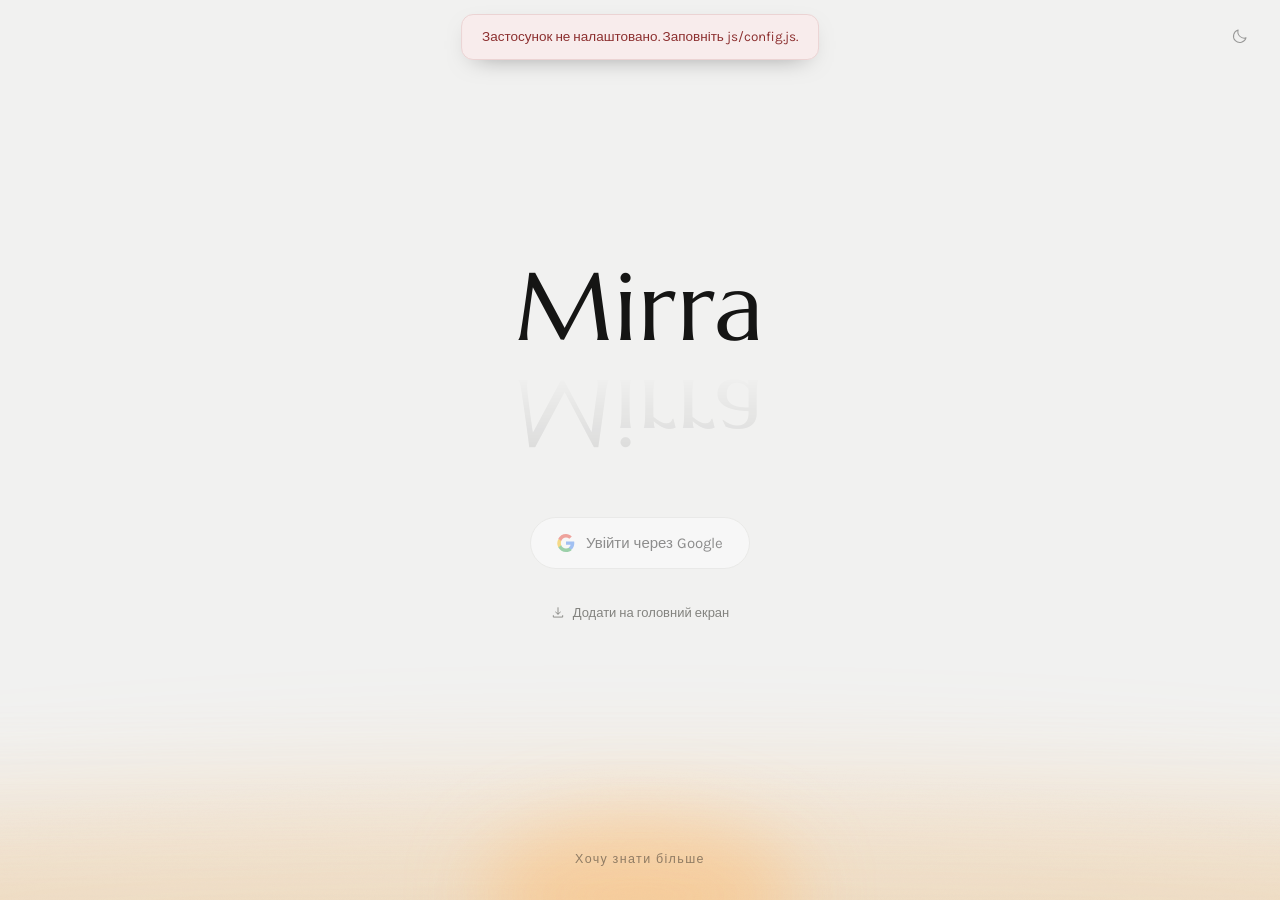
==== commit 0e6839b5: "Link clients to one another A client can be connected to others — a parent to a child, one partner t" ====
--- a/index.html
+++ b/index.html
@@ -21,7 +21,32 @@
       }
     })();
   </script>
-  <link rel="icon" href="assets/logo-120.png">
+  <link rel="icon" href="favicon.ico" sizes="any">
+  <link rel="icon" href="assets/logo-120.png" type="image/png">
+  <!-- Written out rather than generated at runtime. Google's search
+       crawler executes JavaScript, but the one that reviews an OAuth
+       consent screen appears not to — and a verifier that cannot see
+       the app's own name reports that the name does not match. -->
+  <link rel="canonical" href="https://mirra.day/">
+
+  <meta property="og:type" content="website">
+  <meta property="og:site_name" content="Mirra">
+  <meta property="og:locale" content="uk_UA">
+  <meta property="og:title" content="Mirra — облік клієнтів для малого бізнесу">
+  <meta property="og:description" content="Простий робочий простір для малого бізнесу. Клієнти у вашій Google Таблиці — без серверів, без реєстрації.">
+  <meta property="og:url" content="https://mirra.day/">
+  <meta property="og:image" content="https://mirra.day/assets/social-preview.png">
+  <meta property="og:image:width" content="1280">
+  <meta property="og:image:height" content="640">
+
+  <meta name="twitter:card" content="summary_large_image">
+  <meta name="twitter:title" content="Mirra — облік клієнтів для малого бізнесу">
+  <meta name="twitter:description" content="Простий робочий простір для малого бізнесу. Клієнти у вашій Google Таблиці — без серверів, без реєстрації.">
+  <meta name="twitter:image" content="https://mirra.day/assets/social-preview.png">
+
+  <meta name="application-name" content="Mirra">
+  <meta name="author" content="Anna Gura">
+
 
 
   <!-- Everything a browser needs before it will offer to install. -->
@@ -53,6 +78,7 @@
   <link rel="stylesheet" href="css/client.css">
   <link rel="stylesheet" href="css/form.css">
   <link rel="stylesheet" href="css/dialog.css">
+  <link rel="stylesheet" href="css/picker.css">
   <link rel="stylesheet" href="css/install.css">
 </head>
 <body>
@@ -82,11 +108,40 @@
   </div>
 </dialog>
 
+<!-- Choosing which client to link to. In the middle of the screen
+     because it is a decision, not a field: everything else waits. -->
+<dialog class="picker" data-people aria-labelledby="people-title">
+  <div class="picker-panel">
+    <h2 class="picker-title" id="people-title">Кого пов'язати?</h2>
+
+    <div class="picker-search">
+      <svg class="picker-icon" viewBox="0 0 24 24" aria-hidden="true">
+        <circle cx="10.5" cy="10.5" r="6.5"/>
+        <path d="m15.5 15.5 4 4"/>
+      </svg>
+      <input class="picker-input" type="search" data-people-search
+             placeholder="Ім'я або прізвище" aria-label="Пошук серед клієнтів"
+             autocomplete="off" spellcheck="false">
+    </div>
+
+    <div class="picker-list" data-people-list></div>
+
+    <div class="picker-actions">
+      <button class="picker-cancel" type="button" data-people-cancel>Скасувати</button>
+    </div>
+  </div>
+</dialog>
+
 <dialog class="confirm" data-confirm aria-labelledby="confirm-title">
   <div class="confirm-panel">
     <h2 class="confirm-title" id="confirm-title" data-confirm-title></h2>
     <p class="confirm-message" data-confirm-message hidden></p>
     <p class="confirm-note" data-confirm-note hidden></p>
+
+    <!-- Filled when the question has more than two answers, as when
+         Mirra needs to know what one client is to another. -->
+    <div class="confirm-options" data-confirm-options hidden></div>
+
     <div class="confirm-actions">
       <button class="confirm-cancel" type="button" data-confirm-no>Скасувати</button>
       <button class="confirm-yes" type="button" data-confirm-yes>Так</button>
--- a/css/tokens.css
+++ b/css/tokens.css
@@ -59,6 +59,16 @@
   --alert-bg:   #F8ECEC;
   --alert-line: #EBD3D3;
 
+  /* Tags. Warm gold, taken from the aurora that lights the cover rather
+     than from the blue every interface reaches for by default — this
+     palette is porcelain, tan and candlelight, and a link blue sat in
+     it like a sticker.
+
+     5.3:1 against the background, and 3:1 against the body text beside
+     it: legible on its own, and different enough that a tagged word is
+     visibly not an ordinary one. */
+  --accent:      #7D5E2E;
+
   /* Destructive actions. Muted on purpose: red here has to say "this
      one is different" without turning the corner of a card into a
      warning sign. */
@@ -107,6 +117,8 @@
   --alert-bg:   #2A1A1A;
   --alert-line: #3D2828;
 
+  --accent:      #D4B483;
+
   --danger:      #C98F8F;
   --danger-line: #4A3535;
   --danger-bg:   #271D1D;
--- a/css/hub.css
+++ b/css/hub.css
@@ -21,6 +21,32 @@
   align-items:center;
   justify-content:space-between;
   padding:max(14px,env(safe-area-inset-top)) 18px 0;
+}
+
+/* Matched to the theme toggle exactly: same box, same opacity, same
+   way of waking up. Two controls of equal importance should not differ
+   in how loudly they ask to be noticed. */
+.hub-icon{
+  width:44px;
+  height:44px;
+  border-radius:99px;
+  display:grid;
+  place-items:center;
+  color:var(--ink);
+  opacity:.4;
+  transition:opacity .25s;
+}
+.hub-icon:hover,
+.hub-icon:focus-visible{ opacity:1; }
+
+.hub-icon svg{
+  width:18px;
+  height:18px;
+  fill:none;
+  stroke:currentColor;
+  stroke-width:1.4;
+  stroke-linecap:round;
+  stroke-linejoin:round;
 }
 
 .hub-body{
--- a/css/clients.css
+++ b/css/clients.css
@@ -256,3 +256,87 @@
   /* Two rows now, so the letters clear a taller bar. */
   .cl-letter{ top:124px; }
 }
+
+/* ---------------- tags ---------------- */
+
+/* Shown only while a tag is being typed, so it costs nothing the rest
+   of the time. Wrapping rather than scrolling now that the count is
+   bounded: a horizontal row hides its own contents, and three chips
+   have no need to. */
+.cl-tagbar{
+  display:flex;
+  flex-wrap:wrap;
+  gap:7px;
+  margin:10px 0 2px;
+  animation:tagbar-in .18s ease-out;
+}
+
+@keyframes tagbar-in{
+  from{ opacity:0; transform:translateY(-4px); }
+}
+@media (prefers-reduced-motion:reduce){
+  .cl-tagbar{ animation:none; }
+}
+
+.cl-tag{
+  display:inline-flex;
+  align-items:center;
+  gap:6px;
+  flex:none;
+  min-height:36px;
+  padding:0 13px;
+  font-family:Karla,sans-serif;
+  font-weight:300;
+  font-size:13px;
+  color:var(--soft);
+  background:var(--surface);
+  border:1px solid var(--line);
+  border-radius:99px;
+  cursor:pointer;
+  white-space:nowrap;
+  transition:border-color .2s, color .2s, background .2s;
+}
+.cl-tag:hover{ color:var(--ink); border-color:var(--soft); }
+
+/* Filled when active, so the state is legible without reading the
+   search box to find out why the list is short. */
+.cl-tag[aria-pressed="true"]{
+  color:var(--bg);
+  background:var(--ink);
+  border-color:var(--ink);
+  font-weight:400;
+}
+
+.cl-tag em{
+  font-style:normal;
+  font-size:11px;
+  opacity:.6;
+}
+
+/* Dashed, so it reads as a control rather than as another tag one
+   could filter by. */
+.cl-tag-more{
+  border-style:dashed;
+  background:none;
+  font-size:12.5px;
+}
+
+/* The name takes the space it needs and the cake sits after it, so a
+   long name pushes the marker along rather than wrapping under it. */
+.cl-name{
+  flex:1;
+  min-width:0;
+  overflow:hidden;
+  text-overflow:ellipsis;
+  white-space:nowrap;
+}
+
+/* Only ever present on the day. Sized down a little: an emoji at full
+   text size outweighs the name beside it, and the name is what the
+   list is for. */
+.cl-cake{
+  flex:none;
+  font-size:14px;
+  line-height:1;
+  margin-left:8px;
+}
--- a/css/client.css
+++ b/css/client.css
@@ -45,6 +45,24 @@
   text-align:center;
   margin:10px 0 6px;
   overflow-wrap:anywhere;
+}
+
+/* Under the name, on the two or three days a year it has anything to
+   say. Set in the accent rather than in ink: it is an aside, not part
+   of who the person is. */
+.cd-birthday{
+  font-family:Karla,sans-serif;
+  font-weight:400;
+  font-size:14px;
+  color:var(--accent);
+  text-align:center;
+  margin:0 0 6px;
+}
+
+/* The day itself carries a little more weight than the warning does. */
+.cd-birthday.is-today{
+  font-weight:500;
+  font-size:15px;
 }
 
 .cd-phone{
@@ -354,3 +372,159 @@
   color:var(--faint);
   letter-spacing:.02em;
 }
+
+/* ---------------- tags ---------------- */
+
+/* Chips above the note: a glance at which categories this person is
+   in, before reading anything. */
+.cd-tags{
+  display:flex;
+  flex-wrap:wrap;
+  gap:6px;
+  margin:2px 0 9px;
+}
+
+.cd-chip{
+  min-height:32px;
+  padding:0 12px;
+  font-family:Karla,sans-serif;
+  font-weight:400;
+  font-size:12.5px;
+  color:var(--accent);
+  background:var(--surface);
+  border:1px solid var(--line);
+  border-radius:99px;
+  cursor:pointer;
+  transition:border-color .2s;
+}
+.cd-chip:hover,
+.cd-chip:focus-visible{ border-color:var(--accent); }
+
+/* Dark surfaces need a warmer edge, or a gold word sits inside a grey
+   ring and the two look unrelated. */
+[data-theme="dark"] .cd-chip{ border-color:#332B22; }
+
+/* The note itself is a paragraph, so it is set as one. */
+.cd-note{
+  display:block;
+  line-height:1.65;
+  overflow-wrap:anywhere;
+}
+
+/* A tagged word inside the sentence: same colour as its chip, no hash,
+   no border, no pill. A chip in the middle of a line breaks the line,
+   and colour alone is enough to say this word is also a category. */
+.cd-tag{
+  display:inline;
+  padding:0;
+  font:inherit;
+  color:var(--accent);
+  background:none;
+  border:none;
+  border-radius:3px;
+  cursor:pointer;
+  transition:opacity .18s;
+}
+.cd-tag:hover{ opacity:.7; }
+.cd-tag:focus-visible{
+  outline:2px solid var(--accent);
+  outline-offset:2px;
+}
+
+/* ---------------- age, and fields with a future ---------------- */
+
+/* The age set apart from the date it comes from: one was written down,
+   the other is worked out, and they should not read as the same kind
+   of fact. */
+.cd-age{
+  font-size:.85em;
+  font-weight:300;
+  color:var(--soft);
+  white-space:nowrap;
+}
+.cd-age::before{
+  content:"·";
+  margin-right:5px;
+  opacity:.5;
+}
+
+/* Says why a field sits there doing nothing yet. Set in the label
+   rather than beside the value, so it describes the field rather than
+   whatever happens to be in it. */
+.cd-soon{
+  font-style:normal;
+  font-size:10px;
+  letter-spacing:.1em;
+  text-transform:uppercase;
+  color:var(--faint);
+  margin-left:9px;
+}
+
+/* ---------------- related people ---------------- */
+
+/* A link is a person, so the row looks like one: their name first, the
+   relationship under it in small type. Not a field labelled "Зв'язки"
+   with a string of text in it — that reads as data about somebody
+   rather than as somebody. */
+/* Inside a folding panel now, so the spacing belongs to the panel
+   rather than to the block. */
+.cd-links{
+  display:flex;
+  flex-direction:column;
+  gap:8px;
+}
+
+.cd-link{
+  display:flex;
+  align-items:center;
+  justify-content:space-between;
+  gap:12px;
+  width:100%;
+  min-height:58px;
+  padding:11px 16px;
+  text-align:left;
+  background:var(--surface);
+  border:1px solid var(--line);
+  border-radius:13px;
+  cursor:pointer;
+  transition:border-color .2s, transform .12s;
+}
+.cd-link:hover{ border-color:var(--soft); }
+.cd-link:active{ transform:scale(.99); }
+
+/* The relationship above the name, small: it is the reason this person
+   is on the screen, and it is read first. */
+.cd-link-role{
+  display:block;
+  font-family:Karla,sans-serif;
+  font-weight:300;
+  font-size:11.5px;
+  letter-spacing:.12em;
+  text-transform:uppercase;
+  color:var(--soft);
+  margin-bottom:2px;
+}
+
+.cd-link-name{
+  display:block;
+  font-family:Karla,sans-serif;
+  font-weight:400;
+  font-size:16.5px;
+  color:var(--ink);
+  overflow-wrap:anywhere;
+}
+
+.cd-link-chev{
+  width:7px;
+  height:7px;
+  flex:none;
+  border-right:1.4px solid var(--soft);
+  border-bottom:1.4px solid var(--soft);
+  transform:rotate(-45deg);
+  opacity:.55;
+  transition:transform .18s, opacity .18s;
+}
+.cd-link:hover .cd-link-chev{
+  transform:rotate(-45deg) translate(2px,-2px);
+  opacity:1;
+}
--- a/css/form.css
+++ b/css/form.css
@@ -350,12 +350,52 @@
 }
 
 .cal-caption{
+  display:flex;
+  align-items:center;
+  justify-content:center;
+  gap:6px;
+  flex:1;
+  min-width:0;
+}
+
+/* Native selects here rather than the app's own menu. A month list and
+   a hundred years both open better as the platform's own picker on a
+   phone, and this one sits inside a dialog where a second popup layer
+   would be one too many. */
+.cal-select{
+  appearance:none;
+  -webkit-appearance:none;
   font-family:Marcellus,serif;
-  font-size:16px;
+  font-size:15.5px;
   letter-spacing:.01em;
+  color:var(--ink);
+  background:none;
+  border:1px solid transparent;
+  border-radius:8px;
+  padding:5px 7px;
+  min-height:34px;
+  cursor:pointer;
   text-align:center;
-  flex:1;
-}
+  text-align-last:center;
+  transition:border-color .18s, background .18s;
+}
+.cal-select:hover{
+  border-color:var(--line);
+  background:var(--bg);
+}
+.cal-select:focus-visible{
+  outline:none;
+  border-color:var(--soft);
+}
+
+.cal-select option{
+  font-family:Karla,sans-serif;
+  font-size:15px;
+  color:var(--ink);
+  background:var(--surface);
+}
+
+.cal-select-year{ font-variant-numeric:tabular-nums; }
 
 .cal-nav{
   width:36px;
@@ -443,177 +483,6 @@
   transition:color .2s, background .2s;
 }
 .cal-action:hover{ color:var(--ink); background:var(--bg); }
-
-/* ============================================================
-   DATE PICKER
-   The browser has a calendar of its own, and it is set aside for
-   the same reason the native select was: its panel cannot be
-   styled, so half the control follows Mirra and half follows the
-   operating system.
-   ============================================================ */
-.dp{
-  position:relative;
-}
-
-.dp-trigger{
-  display:flex;
-  align-items:center;
-  justify-content:space-between;
-  gap:10px;
-  width:100%;
-  min-height:50px;
-  padding:0 14px 0 16px;
-  font-family:Karla,sans-serif;
-  font-weight:400;
-  font-size:16px;
-  color:var(--ink);
-  background:var(--surface);
-  border:1px solid var(--line);
-  border-radius:11px;
-  cursor:pointer;
-  transition:border-color .2s;
-}
-.dp-trigger:hover{ border-color:var(--soft); }
-.dp.is-open .dp-trigger{ border-color:var(--ink); }
-
-.dp-label{
-  overflow:hidden;
-  text-overflow:ellipsis;
-  white-space:nowrap;
-}
-.dp-label.is-empty{ color:var(--faint); }
-
-.dp-icon{
-  width:17px;
-  height:17px;
-  flex:none;
-  fill:none;
-  stroke:var(--soft);
-  stroke-width:1.4;
-  stroke-linecap:round;
-  stroke-linejoin:round;
-}
-
-.dp-panel{
-  position:absolute;
-  top:calc(100% + 6px);
-  left:0;
-  z-index:25;
-  width:min(320px,calc(100vw - 44px));
-  padding:14px;
-  background:var(--surface);
-  border:1px solid var(--line);
-  border-radius:15px;
-  box-shadow:0 16px 40px -18px rgba(0,0,0,.5);
-}
-
-.dp-head{
-  display:flex;
-  align-items:center;
-  justify-content:space-between;
-  gap:8px;
-  margin-bottom:10px;
-}
-
-.dp-caption{
-  font-family:Marcellus,serif;
-  font-size:16px;
-  letter-spacing:.01em;
-  text-align:center;
-  flex:1;
-}
-
-.dp-nav{
-  width:36px;
-  height:36px;
-  flex:none;
-  font-size:20px;
-  line-height:1;
-  color:var(--soft);
-  background:none;
-  border:none;
-  border-radius:50%;
-  cursor:pointer;
-  transition:color .18s, background .18s;
-}
-.dp-nav:hover{ color:var(--ink); background:var(--bg); }
-
-.dp-week,
-.dp-grid{
-  display:grid;
-  grid-template-columns:repeat(7,1fr);
-  gap:2px;
-}
-
-.dp-week{
-  margin-bottom:4px;
-}
-.dp-week span{
-  font-family:Karla,sans-serif;
-  font-weight:300;
-  font-size:11px;
-  letter-spacing:.06em;
-  text-transform:uppercase;
-  color:var(--faint);
-  text-align:center;
-  padding:4px 0;
-}
-
-.dp-day{
-  aspect-ratio:1;
-  min-height:38px;
-  font-family:Karla,sans-serif;
-  font-weight:400;
-  font-size:14.5px;
-  color:var(--ink);
-  background:none;
-  border:none;
-  border-radius:9px;
-  cursor:pointer;
-  transition:background .15s, color .15s;
-}
-.dp-day:hover{ background:var(--bg); }
-
-/* Days from the neighbouring months are kept rather than blanked:
-   an empty corner makes the grid look broken, and being able to
-   reach the 1st from the previous month saves a tap. */
-.dp-day.is-outside{ color:var(--faint); }
-
-.dp-day.is-today{
-  box-shadow:inset 0 0 0 1px var(--line);
-  font-weight:500;
-}
-
-.dp-day.is-selected{
-  background:var(--ink);
-  color:var(--surface);
-  font-weight:500;
-}
-.dp-day.is-selected:hover{ background:var(--ink); }
-
-.dp-foot{
-  display:flex;
-  justify-content:space-between;
-  gap:8px;
-  margin-top:10px;
-  padding-top:10px;
-  border-top:1px solid var(--line);
-}
-
-.dp-action{
-  min-height:38px;
-  padding:0 12px;
-  font-family:Karla,sans-serif;
-  font-weight:300;
-  font-size:13.5px;
-  color:var(--soft);
-  background:none;
-  border:none;
-  border-radius:8px;
-  cursor:pointer;
-  transition:color .18s, background .18s;
-}
-.dp-action:hover{ color:var(--ink); background:var(--bg); }
 
 /* ============================================================
    PHONE FIELD
@@ -664,3 +533,67 @@
 
 .fm-phone-typed{ color:transparent; }
 .fm-phone-rest{ color:var(--faint); }
+
+/* Matches the marker on the card, so the same promise looks the same
+   in both places. */
+.fm-soon{
+  font-style:normal;
+  font-size:9.5px;
+  letter-spacing:.1em;
+  text-transform:uppercase;
+  color:var(--faint);
+  margin-left:8px;
+}
+
+/* ---------------- links ---------------- */
+
+/* Who, then what they are. Both chosen from lists: a relationship to
+   somebody already in the sheet is a choice between things that exist,
+   and typing a name that has to match one exactly is a way of asking
+   for a spelling mistake. */
+.fm-link{
+  display:flex;
+  align-items:center;
+  gap:8px;
+  margin-bottom:8px;
+}
+
+/* The chosen person, and a way back to choosing. Styled like the
+   dropdown beside it so the pair reads as one control, though one
+   opens a menu and the other a dialog. */
+.fm-person{
+  flex:1 1 55%;
+  min-width:0;
+  min-height:50px;
+  padding:0 15px;
+  text-align:left;
+  font-family:Karla,sans-serif;
+  font-weight:400;
+  font-size:15px;
+  color:var(--ink);
+  background:var(--surface);
+  border:1px solid var(--line);
+  border-radius:11px;
+  cursor:pointer;
+  overflow:hidden;
+  text-overflow:ellipsis;
+  white-space:nowrap;
+  transition:border-color .2s;
+}
+.fm-person:hover{ border-color:var(--soft); }
+.fm-person.is-empty{ color:var(--faint); }
+
+.fm-link .sel{ flex:1 1 45%; }
+
+@media(max-width:430px){
+  /* Two dropdowns and a remove button do not fit a narrow screen, and
+     squeezing them makes both unreadable. Stacked, the row is taller
+     but every part of it can be read and hit. */
+  .fm-link{
+    flex-wrap:wrap;
+    padding-bottom:10px;
+    border-bottom:1px solid var(--line);
+  }
+  .fm-person{ flex:1 1 100%; }
+  .fm-link .sel{ flex:1 1 calc(100% - 46px); }
+}
--- a/css/dialog.css
+++ b/css/dialog.css
@@ -145,3 +145,34 @@
 }
 .quiet-danger:hover,
 .quiet-danger:focus-visible{ opacity:1; }
+
+/* ---------------- a question with several answers ---------------- */
+
+/* Stacked and full width: the options are the answers, and a row of
+   them would make the shortest look like the least important. */
+.confirm-options{
+  display:flex;
+  flex-direction:column;
+  gap:6px;
+  margin-bottom:18px;
+}
+
+.confirm-option{
+  min-height:48px;
+  padding:0 18px;
+  font-family:Karla,sans-serif;
+  font-weight:400;
+  font-size:15.5px;
+  color:var(--ink);
+  background:var(--bg);
+  border:1px solid var(--line);
+  border-radius:11px;
+  cursor:pointer;
+  transition:border-color .2s, background .2s;
+}
+.confirm-option:hover,
+.confirm-option:focus-visible{
+  border-color:var(--soft);
+  background:var(--surface);
+  outline:none;
+}
--- a/css/picker.css
+++ b/css/picker.css
@@ -0,0 +1,187 @@
+/* ============================================================
+   picker.css — choosing which client to link to.
+
+   A modal, because the list can be long and the choice deserves the
+   screen. Tall rather than wide: names are short and there may be
+   many, so height is what helps.
+   ============================================================ */
+
+.picker{
+  padding:0;
+  border:none;
+  background:none;
+  max-width:none;
+  max-height:none;
+  color:var(--ink);
+}
+
+.picker[open]{
+  position:fixed;
+  inset:0;
+  display:grid;
+  place-items:center;
+  width:100%;
+  height:100%;
+  padding:22px;
+}
+
+.picker::backdrop{
+  background:rgba(12,12,12,.42);
+  backdrop-filter:blur(3px);
+}
+[data-theme="dark"] .picker::backdrop{ background:rgba(0,0,0,.62); }
+
+.picker-panel{
+  display:flex;
+  flex-direction:column;
+  width:100%;
+  max-width:380px;
+  max-height:min(74vh,560px);
+  padding:22px 20px 16px;
+  background:var(--surface);
+  border:1px solid var(--line);
+  border-radius:18px;
+  box-shadow:0 24px 60px -24px rgba(0,0,0,.55);
+  animation:picker-in .2s cubic-bezier(.3,.8,.3,1);
+}
+
+@keyframes picker-in{
+  from{ opacity:0; transform:translateY(8px) scale(.97); }
+}
+@media (prefers-reduced-motion:reduce){
+  .picker-panel{ animation:none; }
+}
+
+.picker-title{
+  font-family:Marcellus,serif;
+  font-weight:400;
+  font-size:20px;
+  letter-spacing:.01em;
+  margin:0 0 14px;
+  text-align:center;
+}
+
+/* ---------------- search ---------------- */
+.picker-search{
+  position:relative;
+  display:flex;
+  align-items:center;
+  flex:none;
+}
+
+.picker-icon{
+  position:absolute;
+  left:14px;
+  width:16px;
+  height:16px;
+  pointer-events:none;
+  fill:none;
+  stroke:var(--soft);
+  stroke-width:1.5;
+  stroke-linecap:round;
+  opacity:.75;
+}
+
+.picker-input{
+  width:100%;
+  min-height:46px;
+  padding:0 16px 0 38px;
+  font-family:Karla,sans-serif;
+  font-weight:400;
+  font-size:16px;          /* below 16px iOS zooms the page on focus */
+  color:var(--ink);
+  background:var(--bg);
+  border:1px solid var(--line);
+  border-radius:99px;
+  transition:border-color .2s;
+}
+.picker-input::placeholder{ color:var(--faint); }
+.picker-input:hover{ border-color:var(--soft); }
+.picker-input:focus{ outline:none; border-color:var(--ink); }
+.picker-input::-webkit-search-cancel-button{ display:none; }
+
+/* ---------------- list ---------------- */
+.picker-list{
+  flex:1;
+  min-height:0;
+  overflow-y:auto;
+  overscroll-behavior:contain;
+  margin:10px -4px 0;
+  padding:0 4px;
+}
+
+.picker-row{
+  display:flex;
+  align-items:center;
+  justify-content:space-between;
+  gap:12px;
+  width:100%;
+  min-height:52px;
+  padding:12px 12px;
+  text-align:left;
+  background:none;
+  border:none;
+  border-radius:10px;
+  cursor:pointer;
+  transition:background .15s;
+}
+.picker-row:hover,
+.picker-row:focus-visible{
+  background:var(--bg);
+  outline:none;
+}
+
+.picker-name{
+  font-family:Karla,sans-serif;
+  font-weight:400;
+  font-size:16px;
+  color:var(--ink);
+  overflow-wrap:anywhere;
+}
+
+/* Why this person is near the top. An order nobody can explain feels
+   arbitrary even when it is right. */
+.picker-reason{
+  flex:none;
+  font-family:Karla,sans-serif;
+  font-weight:300;
+  font-size:11px;
+  letter-spacing:.06em;
+  color:var(--accent);
+  white-space:nowrap;
+}
+
+.picker-empty{
+  font-family:Karla,sans-serif;
+  font-weight:300;
+  font-size:14.5px;
+  line-height:1.55;
+  color:var(--soft);
+  text-align:center;
+  margin:26px 0;
+}
+
+/* ---------------- footer ---------------- */
+.picker-actions{
+  display:flex;
+  justify-content:center;
+  flex:none;
+  margin-top:12px;
+  padding-top:12px;
+  border-top:1px solid var(--line);
+}
+
+.picker-cancel{
+  min-height:46px;
+  padding:0 24px;
+  font-family:Karla,sans-serif;
+  font-weight:400;
+  font-size:15px;
+  color:var(--ink);
+  background:none;
+  border:1px solid var(--line);
+  border-radius:99px;
+  cursor:pointer;
+  transition:border-color .2s;
+}
+.picker-cancel:hover{ border-color:var(--soft); }
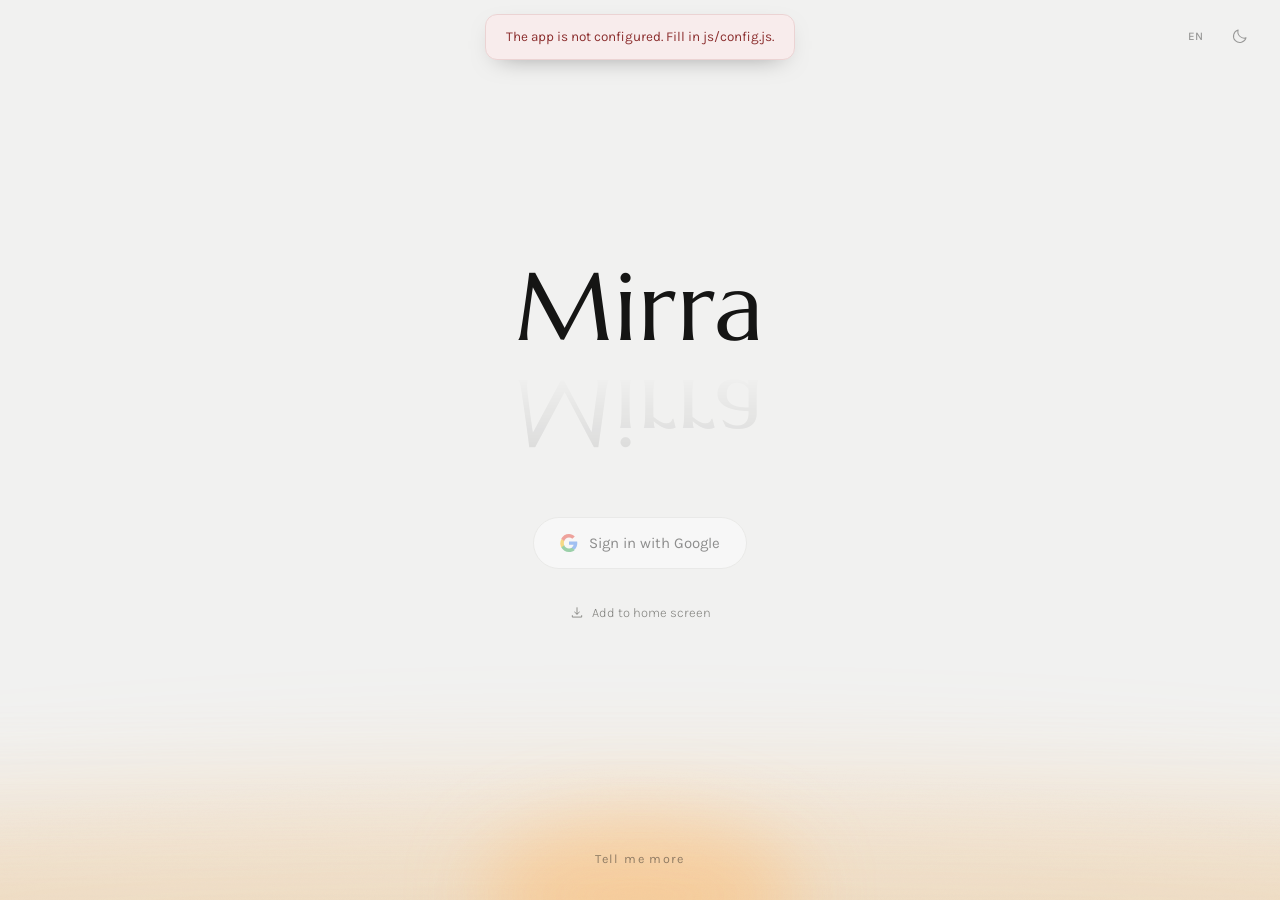
==== commit effb6fbd: "Speak English as well as Ukrainian The interface is translated by walking the DOM and replacing text" ====
--- a/index.html
+++ b/index.html
@@ -12,6 +12,18 @@
        page in the dark theme, that gap is a flash of white. -->
   <script>
     (function () {
+      /* The language is set on <html> before the first paint, the same
+         way the theme is. Only the attribute: the Ukrainian in the
+         markup stays as it is, and another language replaces it a frame
+         later — which is why Ukrainian never flashes anything. */
+      try {
+        var l = localStorage.getItem("mirra:lang")
+             || (navigator.language || "uk").slice(0, 2).toLowerCase();
+        document.documentElement.lang = ["uk", "en"].indexOf(l) >= 0 ? l : "uk";
+      } catch (e) {
+        document.documentElement.lang = "uk";
+      }
+
       try {
         var t = localStorage.getItem("mirra:theme");
         if (!t) t = matchMedia("(prefers-color-scheme: dark)").matches ? "dark" : "light";
@@ -159,6 +171,9 @@
     <section class="screen main" data-screen="main" aria-label="Головна">
 
       <div class="top">
+        <button class="theme lang" type="button" data-lang-toggle aria-label="Змінити мову">
+          <span data-lang-label>UA</span>
+        </button>
         <button class="theme" type="button" data-theme-toggle aria-label="Змінити тему">
           <svg viewBox="0 0 24 24" aria-hidden="true">
             <path class="moon" d="M20 14.5A8.5 8.5 0 0 1 9.5 4a8.5 8.5 0 1 0 10.5 10.5z"/>
@@ -226,7 +241,7 @@
 
             <p class="pitch">Mirra показує їх зручно — з якого б пристрою ви не зайшли. Записи при цьому залишаються у вашій Google Таблиці.</p>
 
-            <a class="paper-cta" href="about.html">Навіщо вам Mirra</a>
+            <a class="paper-cta" href="about.html" data-page-link="about.html">Навіщо вам Mirra</a>
           </div>
         </div>
 
--- a/css/components.css
+++ b/css/components.css
@@ -380,3 +380,17 @@
   background:var(--alert-bg);
   border-color:var(--alert-line);
 }
+
+/* ============================================================
+   LANGUAGE
+   Beside the theme toggle and weighted exactly the same. Changing
+   language is not something anybody does more often than changing
+   theme, and a control that shouts about it would be lying about how
+   much it matters.
+   ============================================================ */
+.lang{
+  font-family:Karla,sans-serif;
+  font-weight:500;
+  font-size:11.5px;
+  letter-spacing:.08em;
+}
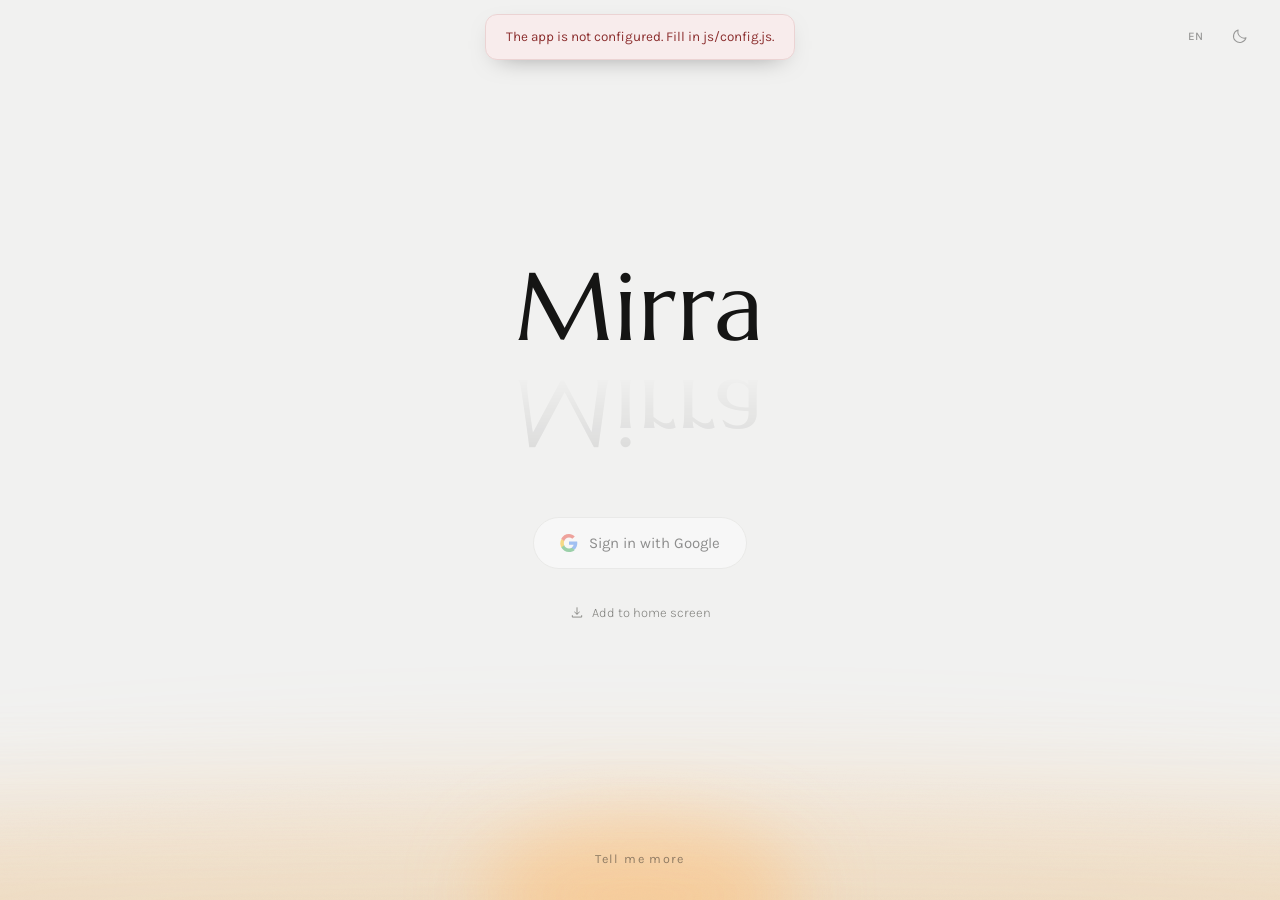
==== commit cc3f55c2: "Date names follow the interface language Month and weekday names come from Intl rather than the dict" ====
--- a/index.html
+++ b/index.html
@@ -1,5 +1,5 @@
 <!DOCTYPE html>
-<html lang="uk" data-theme="light">
+<html lang="uk" data-theme="light" data-boot-lang>
 <head>
   <meta charset="utf-8">
   <meta name="viewport" content="width=device-width,initial-scale=1,viewport-fit=cover">
@@ -10,29 +10,8 @@
   <!-- Applied before the first paint. ThemeManager arrives with the
        modules, which is one paint too late: coming back from another
        page in the dark theme, that gap is a flash of white. -->
-  <script>
-    (function () {
-      /* The language is set on <html> before the first paint, the same
-         way the theme is. Only the attribute: the Ukrainian in the
-         markup stays as it is, and another language replaces it a frame
-         later — which is why Ukrainian never flashes anything. */
-      try {
-        var l = localStorage.getItem("mirra:lang")
-             || (navigator.language || "uk").slice(0, 2).toLowerCase();
-        document.documentElement.lang = ["uk", "en"].indexOf(l) >= 0 ? l : "uk";
-      } catch (e) {
-        document.documentElement.lang = "uk";
-      }
-
-      try {
-        var t = localStorage.getItem("mirra:theme");
-        if (!t) t = matchMedia("(prefers-color-scheme: dark)").matches ? "dark" : "light";
-        document.documentElement.dataset.theme = t;
-      } catch (e) {
-        document.documentElement.dataset.theme = "light";
-      }
-    })();
-  </script>
+  <script src="js/boot.js"></script>
+
   <link rel="icon" href="favicon.ico" sizes="any">
   <link rel="icon" href="assets/logo-120.png" type="image/png">
   <!-- Written out rather than generated at runtime. Google's search
@@ -76,9 +55,15 @@
   <meta name="apple-mobile-web-app-title" content="Mirra">
   <meta name="apple-mobile-web-app-status-bar-style" content="default">
 
-  <link rel="preconnect" href="https://fonts.googleapis.com">
-  <link rel="preconnect" href="https://fonts.gstatic.com" crossorigin>
-  <link href="https://fonts.googleapis.com/css2?family=Marcellus&family=Karla:wght@300;400;500&display=swap" rel="stylesheet">
+  <!-- The faces are declared in css/tokens.css and served from
+       assets/fonts: no request leaves the site to fetch them.
+
+       Deliberately not preloaded. Preloading warned on every page load
+       that the browser had fetched a font nobody used in time — true,
+       because the service worker serves them anyway and font-display
+       keeps text visible meanwhile. A warning on every load is worse
+       than the few milliseconds it was buying: it teaches you to ignore
+       the console, which is where real problems appear. -->
 
   <link rel="stylesheet" href="css/tokens.css">
   <link rel="stylesheet" href="css/base.css">
--- a/css/tokens.css
+++ b/css/tokens.css
@@ -1,3 +1,57 @@
+/* ============================================================
+   FONTS
+   Served from here rather than from Google Fonts, for three reasons
+   that happen to point the same way.
+
+   Privacy first: a stylesheet fetched from Google tells Google the IP
+   address of everybody who opens Mirra, before they have signed in or
+   agreed to anything. The privacy page says Mirra passes nothing to
+   third parties; a font request is a third party.
+
+   Then the content policy: letting the page load styles and fonts from
+   another origin means widening two rules that are currently as tight
+   as they go. Keeping the files here keeps the rules closed.
+
+   And lastly speed and offline: no second connection to negotiate, and
+   the service worker can cache 64 KB of fonts like anything else, so an
+   installed Mirra looks the same with no network at all.
+
+   Latin only — which is all these faces have ever had. Ukrainian text
+   falls back to the system font exactly as it did before.
+   ============================================================ */
+
+@font-face{
+  font-family:Marcellus;
+  font-style:normal;
+  font-weight:400;
+  font-display:swap;
+  src:url("../assets/fonts/marcellus-latin-400-normal.woff2") format("woff2");
+}
+
+@font-face{
+  font-family:Karla;
+  font-style:normal;
+  font-weight:300;
+  font-display:swap;
+  src:url("../assets/fonts/karla-latin-300-normal.woff2") format("woff2");
+}
+
+@font-face{
+  font-family:Karla;
+  font-style:normal;
+  font-weight:400;
+  font-display:swap;
+  src:url("../assets/fonts/karla-latin-400-normal.woff2") format("woff2");
+}
+
+@font-face{
+  font-family:Karla;
+  font-style:normal;
+  font-weight:500;
+  font-display:swap;
+  src:url("../assets/fonts/karla-latin-500-normal.woff2") format("woff2");
+}
+
 /* ============================================================
    tokens.css — single source of colours and tuning numbers.
    Variables only. Edit the palette here and nowhere else.
--- a/css/base.css
+++ b/css/base.css
@@ -38,3 +38,24 @@
   *{ animation:none !important; }
   .rail{ transition-duration:.01ms !important; }
 }
+
+/* ============================================================
+   MOTION
+   Eighty transitions and animations are scattered through these files,
+   and five of them remembered to ask. This asks once, for all of them:
+   somebody who has told their system that motion makes them ill should
+   not have to rely on every future stylesheet remembering.
+
+   Not zero — 0.01ms rather than none — because code elsewhere waits for
+   transitionend, and an animation that never runs never ends.
+   ============================================================ */
+@media (prefers-reduced-motion: reduce){
+  *,
+  *::before,
+  *::after{
+    animation-duration:.01ms !important;
+    animation-iteration-count:1 !important;
+    transition-duration:.01ms !important;
+    scroll-behavior:auto !important;
+  }
+}
--- a/css/client.css
+++ b/css/client.css
@@ -200,7 +200,12 @@
 
 /* Height is animated from a measured value: auto is not an animatable
    length, so the panel is measured and set explicitly. */
+/* Closed by default. Written here rather than as style="height:0" in
+   the markup, so the page needs no 'unsafe-inline' in its style policy:
+   an attacker who can inject a style attribute can reposition anything
+   on the screen, including over a button somebody is about to press. */
 .cd-fold{
+  height:0;
   overflow:hidden;
   transition:height .28s cubic-bezier(.4,0,.2,1);
 }
